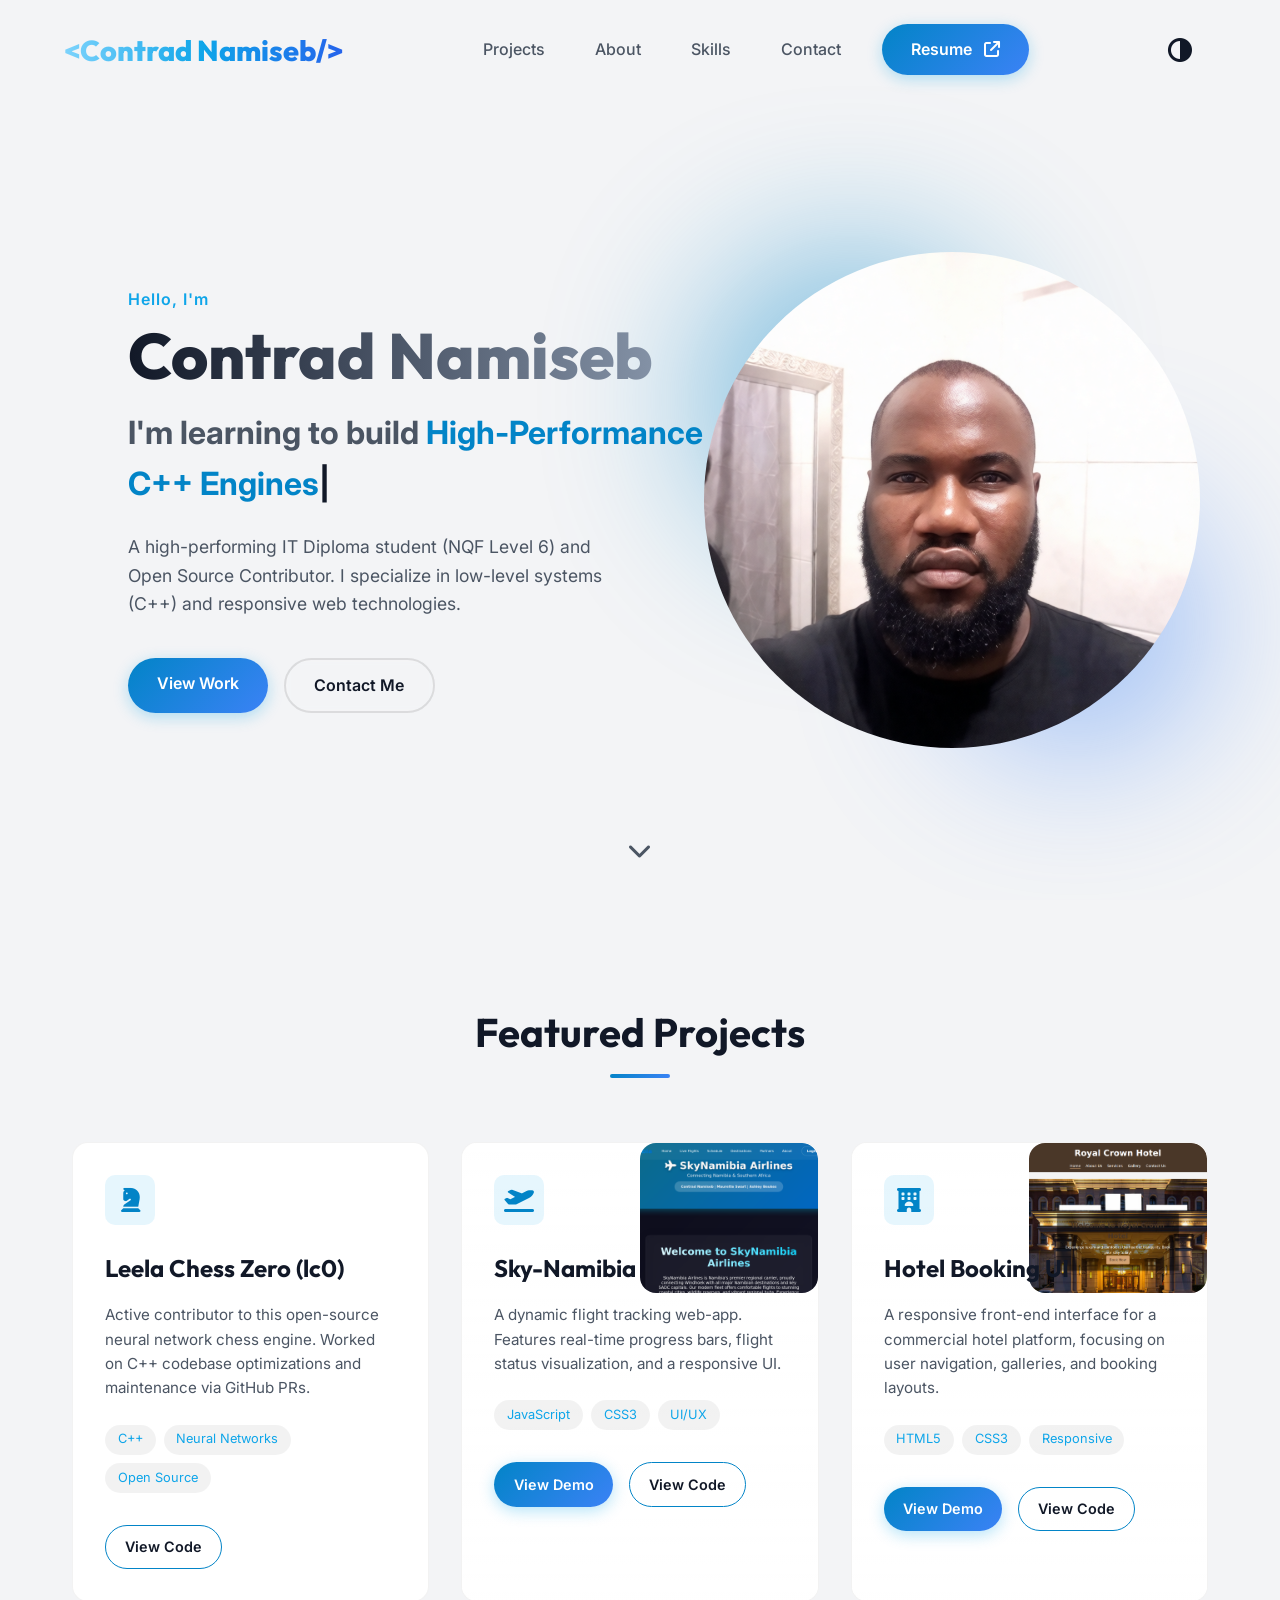
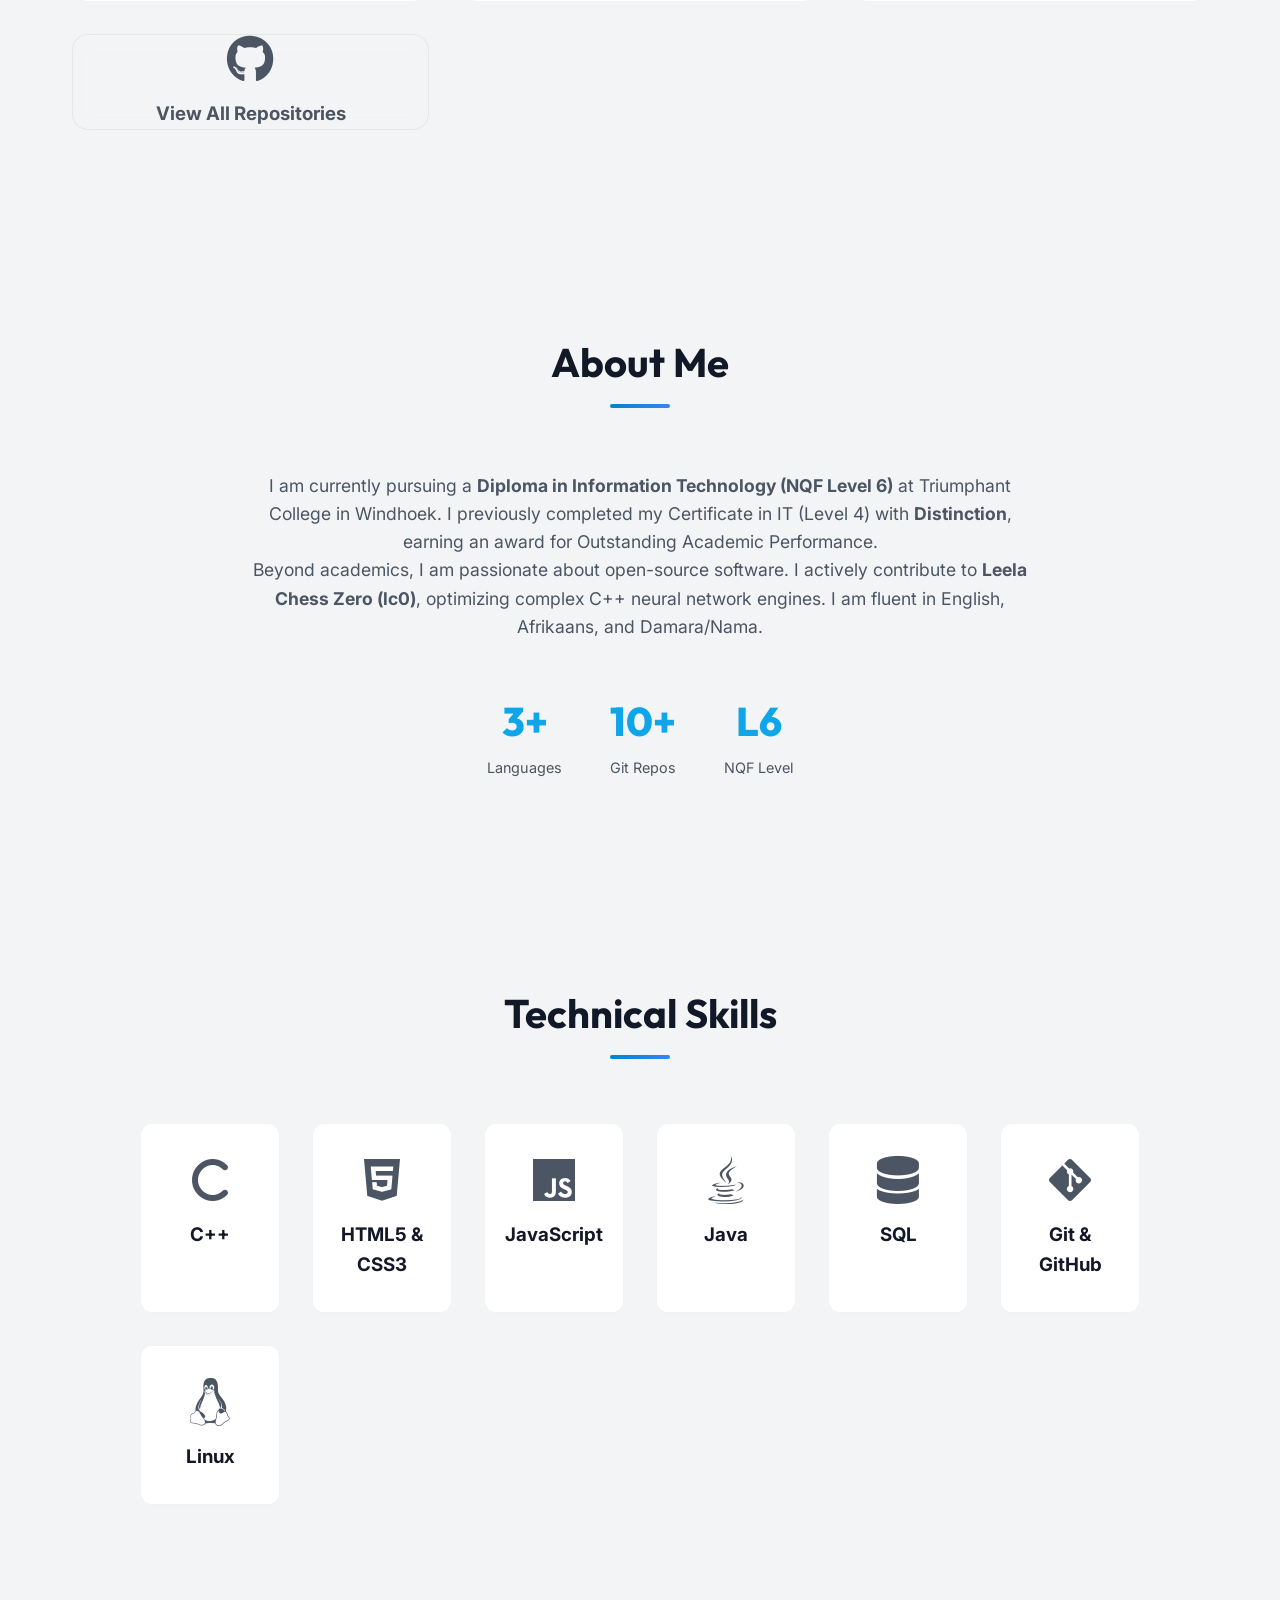
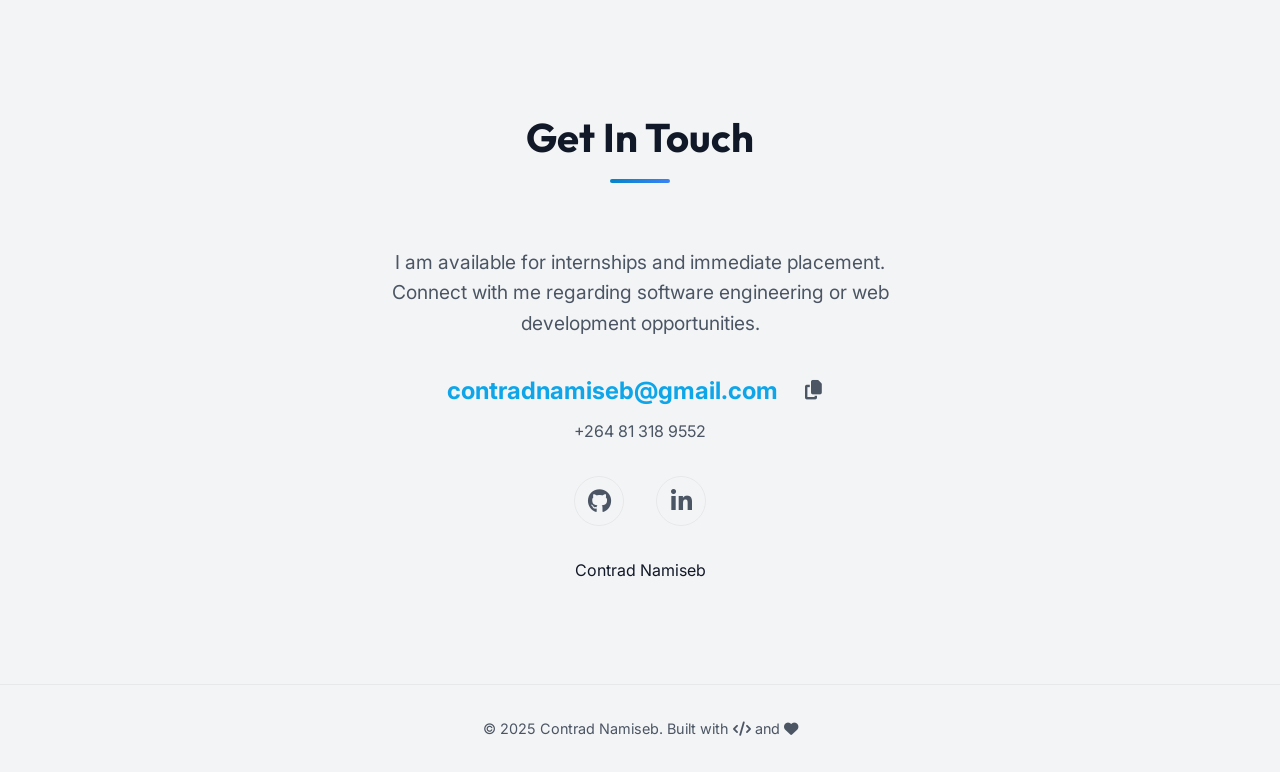
==== index.html @ 473712a5 "feat(ux): add external link icon to Resume and tooltips to icon buttons - Added `fa-arrow-up-right-f" ====
<!DOCTYPE html>
<html lang="en">

<head>
    <!-- Google tag (gtag.js) -->
    <script async src="https://www.googletagmanager.com/gtag/js?id=G-K5E7WXDVQN"></script>
    <script>
      window.dataLayer = window.dataLayer || [];
      function gtag(){dataLayer.push(arguments);}
      gtag('js', new Date());

      gtag('config', 'G-K5E7WXDVQN');
    </script>
    <meta charset="UTF-8">
    <meta name="viewport" content="width=device-width, initial-scale=1.0">
    <title>Contrad Namiseb | Software Engineer</title>
    <meta name="description"
        content="Portfolio of Contrad Namiseb, an IT Diploma student and Open Source Contributor specializing in C++, Java, and Web Technologies.">
    <link rel="icon" type="image/png" href="images/fav-icon.png">

    <link rel="preconnect" href="https://fonts.googleapis.com">
    <link rel="preconnect" href="https://fonts.gstatic.com" crossorigin>
    <link
        href="https://fonts.googleapis.com/css2?family=Inter:wght@300;400;600&family=Outfit:wght@500;700;800&display=swap"
        rel="stylesheet">

    <link rel="stylesheet" href="https://cdnjs.cloudflare.com/ajax/libs/font-awesome/6.4.0/css/all.min.css">

    <link rel="stylesheet" href="styles.css">
</head>

<body>
    <a href="#main-content" class="skip-link">Skip to main content</a>

    <nav class="navbar">
        <div class="logo">
            <a href="#">&lt;Contrad Namiseb/&gt;</a>
        </div>
        <ul id="nav-links" class="nav-links">
            <li><a href="#projects">Projects</a></li>
            <li><a href="#about">About</a></li>
            <li><a href="#skills">Skills</a></li>
            <li><a href="#contact">Contact</a></li>
            <li><a href="https://drive.google.com/file/d/1JpCaIjjZhl1eiZj5P_5RSKeEFHsPh8Wc/view?usp=drive_link"
                    target="_blank" rel="noopener noreferrer" class="btn-primary" aria-label="View Resume (opens in new tab)" title="View Resume (opens in new tab)">Resume <i class="fa-solid fa-arrow-up-right-from-square" aria-hidden="true" style="margin-left: 0.5rem;"></i></a></li>
        </ul>
        <button id="theme-toggle" class="theme-toggle" aria-label="Toggle Theme">
            <i class="fa-solid fa-circle-half-stroke"></i>
        </button>
        <button class="hamburger" aria-label="Toggle navigation menu" aria-expanded="false" aria-controls="nav-links">
            <span class="bar"></span>
            <span class="bar"></span>
            <span class="bar"></span>
        </button>
    </nav>

    <section id="hero" class="hero">
        <div class="hero-content fade-in">
            <p class="greeting">Hello, I'm</p>
            <h1 class="name">Contrad Namiseb</h1>
            <h2 class="title">I'm learning to build <span id="typewriter"></span></h2>
            <p class="bio">
                A high-performing IT Diploma student (NQF Level 6) and Open Source Contributor.
                I specialize in low-level systems (C++) and responsive web technologies.
            </p>
            <div class="hero-btns">
                <a href="#projects" class="btn-primary">View Work</a>
                <a href="#contact" class="btn-secondary">Contact Me</a>
            </div>
        </div>

        <div class="hero-visual fade-in">
            <div class="blob blob-1"></div>
            <div class="blob blob-2"></div>
            <div class="glass-card profile-card">
                <img src="images/1767095813.png" alt="Contrad Namiseb" class="profile-image">
            </div>
        </div>

        <div class="scroll-down">
            <a href="#about" aria-label="Scroll to About section" title="Scroll to About section"><i class="fa-solid fa-chevron-down"></i></a>
        </div>
    </section>

    <main id="main-content">
        <section id="projects" class="section">
            <div class="container">
                <div class="section-header fade-in">
                    <h2 class="section-title">Featured Projects</h2>
                    <span class="line"></span>
                </div>
                <div class="projects-grid">

                    <div class="project-card fade-in">
                        <div class="project-content">
                            <div class="project-icon"><i class="fa-solid fa-chess-knight"></i></div>
                            <h3 class="project-title">Leela Chess Zero (lc0)</h3>
                            <p class="project-desc">
                                Active contributor to this open-source neural network chess engine.
                                Worked on C++ codebase optimizations and maintenance via GitHub PRs.
                            </p>
                            <div class="project-tags">
                                <span>C++</span>
                                <span>Neural Networks</span>
                                <span>Open Source</span>
                            </div>
                            <div class="project-links">
                                <a href="https://github.com/ContradNamiseb/lc0" target="_blank" rel="noopener noreferrer" class="project-btn btn-code"
                                    aria-label="View Source Code for Leela Chess Zero (opens in new tab)">View Code</a>
                            </div>
                        </div>
                    </div>

                    <div class="project-card fade-in" id="project-sky-namibia">
                        <div class="project-content">
                            <div class="project-icon"><i class="fa-solid fa-plane-departure"></i></div>
                            <h3 class="project-title">Sky-Namibia</h3>
                            <p class="project-desc">
                                A dynamic flight tracking web-app. Features real-time progress bars,
                                flight status visualization, and a responsive UI.
                            </p>
                            <div class="project-tags">
                                <span>JavaScript</span>
                                <span>CSS3</span>
                                <span>UI/UX</span>
                            </div>
                            <div class="project-links">
                                <a href="https://skynamibia.vercel.app/" target="_blank" rel="noopener noreferrer" class="project-btn btn-demo" aria-label="View Sky-Namibia Live Demo (opens in new tab)">View Demo</a>
                                <a href="https://github.com/ContradNamiseb/Sky-Namibia" target="_blank" rel="noopener noreferrer" class="project-btn btn-code"
                                    aria-label="View Sky-Namibia Source Code (opens in new tab)">View Code</a>
                            </div>
                        </div>
                    </div>

                    <div class="project-card fade-in" id="project-hotel-ui">
                        <div class="project-content">
                            <div class="project-icon"><i class="fa-solid fa-hotel"></i></div>
                            <h3 class="project-title">Hotel Booking UI</h3>
                            <p class="project-desc">
                                A responsive front-end interface for a commercial hotel platform,
                                focusing on user navigation, galleries, and booking layouts.
                            </p>
                            <div class="project-tags">
                                <span>HTML5</span>
                                <span>CSS3</span>
                                <span>Responsive</span>
                            </div>
                            <div class="project-links">
                                <a href="https://hotel-website-new.vercel.app/" target="_blank" rel="noopener noreferrer" class="project-btn btn-demo" aria-label="View Hotel Booking UI Live Demo (opens in new tab)">View Demo</a>
                                <a href="https://github.com/ContradNamiseb/Hotel-website" target="_blank" rel="noopener noreferrer" class="project-btn btn-code"
                                    aria-label="View Hotel Booking UI Source Code (opens in new tab)">View Code</a>
                            </div>
                        </div>
                    </div>

                    <a href="https://github.com/ContradNamiseb?tab=repositories" target="_blank" rel="noopener noreferrer"
                        class="project-card view-all-card fade-in" aria-label="View All Repositories (opens in new tab)">
                        <i class="fa-brands fa-github"></i>
                        <h3>View All Repositories</h3>
                    </a>

                </div>
            </div>
        </section>

        <section id="about" class="section">
            <div class="container about-container">
                <div class="section-header fade-in">
                    <h2 class="section-title">About Me</h2>
                    <span class="line"></span>
                </div>
                <div class="about-text fade-in">
                    <p>
                        I am currently pursuing a <strong>Diploma in Information Technology (NQF Level 6)</strong> at
                        Triumphant College in Windhoek.
                        I previously completed my Certificate in IT (Level 4) with <strong>Distinction</strong>, earning
                        an award for Outstanding Academic Performance.
                    </p>
                    <p>
                        Beyond academics, I am passionate about open-source software. I actively contribute to
                        <strong>Leela Chess Zero (lc0)</strong>, optimizing complex C++ neural network engines.
                        I am fluent in English, Afrikaans, and Damara/Nama.
                    </p>
                    <div class="stats">
                        <div class="stat-item">
                            <span class="stat-number">3+</span>
                            <span class="stat-label">Languages</span>
                        </div>
                        <div class="stat-item">
                            <span class="stat-number">10+</span>
                            <span class="stat-label">Git Repos</span>
                        </div>
                        <div class="stat-item">
                            <span class="stat-number">L6</span>
                            <span class="stat-label">NQF Level</span>
                        </div>
                    </div>
                </div>
            </div>
        </section>

        <section id="skills" class="section">
            <div class="container">
                <div class="section-header fade-in">
                    <h2 class="section-title">Technical Skills</h2>
                    <span class="line"></span>
                </div>
                <div class="skills-grid">
                    <a href="https://github.com/ContradNamiseb/lc0" target="_blank" rel="noopener noreferrer" class="skill-card fade-in"
                        title="View C++ Projects" aria-label="View C++ Projects (opens in new tab)">
                        <i class="fa-solid fa-c"></i>
                        <h3>C++</h3>
                    </a>
                    <a href="https://github.com/ContradNamiseb/Hotel-website-new" target="_blank" rel="noopener noreferrer" class="skill-card fade-in"
                        title="View Web Projects" aria-label="View Web Projects (opens in new tab)">
                        <i class="fa-brands fa-html5"></i>
                        <h3>HTML5 & CSS3</h3>
                    </a>
                    <a href="https://github.com/ContradNamiseb/Sky-Namibia" target="_blank" rel="noopener noreferrer" class="skill-card fade-in"
                        title="View JS Projects" aria-label="View JavaScript Projects (opens in new tab)">
                        <i class="fa-brands fa-js"></i>
                        <h3>JavaScript</h3>
                    </a>

                    <div class="skill-card fade-in">
                        <i class="fa-brands fa-java"></i>
                        <h3>Java</h3>
                    </div>
                    <div class="skill-card fade-in">
                        <i class="fa-solid fa-database"></i>
                        <h3>SQL</h3>
                    </div>
                    <div class="skill-card fade-in">
                        <i class="fa-brands fa-git-alt"></i>
                        <h3>Git & GitHub</h3>
                    </div>
                    <div class="skill-card fade-in">
                        <i class="fa-brands fa-linux"></i>
                        <h3>Linux</h3>
                    </div>
                </div>
            </div>
        </section>

        <section id="contact" class="section">
            <div class="container contact-container">
                <div class="section-header fade-in">
                    <h2 class="section-title">Get In Touch</h2>
                    <span class="line"></span>
                </div>
                <div class="contact-content fade-in">
                    <p class="contact-text">
                        I am available for internships and immediate placement.
                        Connect with me regarding software engineering or web development opportunities.
                    </p>

                    <div class="email-wrapper">
                        <a href="mailto:contradnamiseb@gmail.com" class="email-link">contradnamiseb@gmail.com</a>
                        <button id="copy-email-btn" class="copy-btn" aria-label="Copy email address" title="Copy email address">
                            <i class="fa-solid fa-copy"></i>
                        </button>
                    </div>
                    <a href="tel:+264813189552" class="phone-number">+264 81 318 9552</a>

                    <div class="social-links">
                        <a href="https://github.com/ContradNamiseb?tab=repositories" target="_blank" rel="noopener noreferrer" title="GitHub" aria-label="GitHub Profile (opens in new tab)"><i
                                class="fa-brands fa-github"></i></a>
                        <a href="https://www.linkedin.com/in/contrad-namiseb-093686210/" target="_blank" rel="noopener noreferrer"
                            title="LinkedIn" aria-label="LinkedIn Profile (opens in new tab)"><i class="fa-brands fa-linkedin-in"></i></a>
                    </div>

                    <div class="badge-base LI-profile-badge" data-locale="en_US" data-size="medium" data-theme="dark"
                        data-type="HORIZONTAL" data-vanity="contrad-namiseb-093686210" data-version="v1">
                        <a class="badge-base__link LI-simple-link"
                            href="https://na.linkedin.com/in/contrad-namiseb-093686210?trk=profile-badge">Contrad
                            Namiseb</a>
                    </div>
                </div>
            </div>
        </section>
    </main>

    <footer class="footer">
        <p>&copy; 2025 Contrad Namiseb. Built with <i class="fa-solid fa-code"></i> and <i
                class="fa-solid fa-heart"></i></p>
    </footer>

    <button id="back-to-top" aria-label="Back to top" title="Back to top">
        <i class="fa-solid fa-arrow-up"></i>
    </button>

    <script src="scripts.js"></script>
</body>

</html>
---- styles.css ----
/* ----------------------------------------
   CORE VARIABLES & RESET
   ----------------------------------------
*/
:root {
    /* Colors */
    --bg-dark: #030712;
    --bg-surface: #111827;
    --text-primary: #f9fafb;
    --text-secondary: #9ca3af;
    --accent-primary: #0ea5e9;
    --accent-secondary: #3b82f6;
    --accent-cyan: #7dd3fc;

    /* Backgrounds & Borders (Dark Mode Default) */
    --nav-bg: rgba(3, 7, 18, 0.85);
    --nav-border: rgba(255, 255, 255, 0.05);
    --glass-bg: rgba(255, 255, 255, 0.03);
    --glass-border: rgba(255, 255, 255, 0.1);
    --card-bg: rgba(255, 255, 255, 0.03);
    --card-border: rgba(255, 255, 255, 0.05);
    --card-hover-bg: rgba(255, 255, 255, 0.08);
    --project-card-bg: rgba(17, 24, 39, 0.6);
    --project-card-border: rgba(255, 255, 255, 0.05);
    --btn-secondary-border: rgba(255, 255, 255, 0.1);
    --tag-bg: rgba(255, 255, 255, 0.05);
    --footer-border: rgba(255, 255, 255, 0.05);
    --mobile-nav-bg: rgba(3, 7, 18, 0.98);

    /* Project Overlays (Dark Mode) */
    --project-overlay-start: rgba(17, 24, 39, 0.5);
    --project-overlay-end: rgba(17, 24, 39, 0.7);
    --project-overlay-blur: 0px;
    --project-title-shadow: 0 2px 4px rgba(0, 0, 0, 0.5);
    --project-text-shadow: 0 1px 2px rgba(0, 0, 0, 0.5);

    /* Gradients */
    --gradient-main: linear-gradient(135deg, var(--accent-primary), var(--accent-secondary));
    --gradient-text: linear-gradient(to right, #7dd3fc, #0ea5e9, #2563eb);

    /* Fonts & Transitions */
    --font-heading: 'Outfit', sans-serif;
    --font-body: 'Inter', sans-serif;
    --transition-fast: 0.2s ease;
    --transition-medium: 0.3s ease-in-out;
}

[data-theme="light"] {
    --bg-dark: #f3f4f6;
    --bg-surface: #ffffff;
    --text-primary: #111827;
    --text-secondary: #4b5563;

    --nav-bg: rgba(255, 255, 255, 0.85);
    --nav-border: rgba(0, 0, 0, 0.05);

    --glass-bg: rgba(255, 255, 255, 0.6);
    --glass-border: rgba(0, 0, 0, 0.05);

    --card-bg: #ffffff;
    --card-border: rgba(0, 0, 0, 0.05);
    --card-hover-bg: #e5e7eb;

    --project-card-bg: #ffffff;
    --project-card-border: rgba(0, 0, 0, 0.05);

    --btn-secondary-border: rgba(0, 0, 0, 0.1);

    --tag-bg: rgba(0, 0, 0, 0.05);
    --footer-border: rgba(0, 0, 0, 0.05);
    --mobile-nav-bg: rgba(255, 255, 255, 0.98);

    /* Project Overlays (Light Mode) */
    --project-overlay-start: rgba(255, 255, 255, 0.85);
    --project-overlay-end: rgba(255, 255, 255, 0.95);
    --project-overlay-blur: 5px;
    --project-title-shadow: none;
    --project-text-shadow: none;

    /* Darker accents for better contrast on light bg */
    --accent-primary: #0284c7;
    /* Sky 600 */
    --accent-cyan: #0ea5e9;
    /* Sky 500 */
}

* {
    margin: 0;
    padding: 0;
    box-sizing: border-box;
}

html {
    scroll-behavior: smooth;
    scroll-padding-top: 5rem;
}

body {
    background-color: var(--bg-dark);
    color: var(--text-primary);
    font-family: var(--font-body);
    line-height: 1.6;
    overflow-x: hidden;
    transition: background-color 0.3s ease, color 0.3s ease;
}

a {
    text-decoration: none;
    color: inherit;
    transition: var(--transition-fast);
}

ul {
    list-style: none;
}

/* ----------------------------------------
   UTILITIES
   ----------------------------------------
*/
/* Accessibility */
button:focus-visible,
.btn-primary:focus-visible,
.btn-secondary:focus-visible,
.project-btn:focus-visible,
.social-links a:focus-visible,
.theme-toggle:focus-visible,
.view-all-card:focus-visible,
.logo a:focus-visible,
.scroll-down a:focus-visible,
a.skill-card:focus-visible {
    outline: 2px solid var(--accent-primary);
    outline-offset: 4px;
    transition: outline-offset 0.1s ease;
}

.skip-link {
    position: absolute;
    top: -100px;
    left: 0;
    background: var(--accent-primary);
    color: white;
    padding: 0.5rem 1rem;
    z-index: 2000;
    text-decoration: none;
    font-weight: 600;
    transition: top var(--transition-fast);
    border-radius: 0 0 10px 0;
}

.skip-link:focus {
    top: 0;
}

.container {
    max-width: 1200px;
    margin: 0 auto;
    padding: 0 2rem;
}

.skip-link {
    position: absolute;
    top: -100px;
    left: 0;
    background: var(--accent-primary);
    color: white;
    padding: 0.5rem 1rem;
    z-index: 2000;
    text-decoration: none;
    font-weight: 600;
    transition: top var(--transition-fast);
    border-radius: 0 0 10px 0;
}

.skip-link:focus {
    top: 0;
}

.btn-primary {
    display: inline-block;
    padding: 0.8rem 1.8rem;
    background: var(--gradient-main);
    color: white;
    font-weight: 600;
    border-radius: 50px;
    box-shadow: 0 4px 15px rgba(14, 165, 233, 0.3);
    transition: var(--transition-medium);
}

.btn-primary:hover {
    transform: translateY(-2px);
    box-shadow: 0 10px 25px rgba(14, 165, 233, 0.5);
}

.btn-secondary {
    display: inline-block;
    padding: 0.8rem 1.8rem;
    border: 2px solid var(--btn-secondary-border);
    color: var(--text-primary);
    font-weight: 600;
    border-radius: 50px;
    margin-left: 1rem;
    backdrop-filter: blur(5px);
    transition: var(--transition-medium);
}

.btn-secondary:hover {
    border-color: var(--accent-primary);
    background: rgba(14, 165, 233, 0.1);
}

/* ----------------------------------------
   NAVIGATION
   ----------------------------------------
*/
.navbar {
    position: fixed;
    top: 0;
    left: 0;
    width: 100%;
    padding: 1.5rem 5%;
    display: flex;
    justify-content: space-between;
    align-items: center;
    z-index: 1000;
    transition: var(--transition-medium);
}

.navbar.scrolled {
    padding: 1rem 5%;
    background: var(--nav-bg);
    backdrop-filter: blur(12px);
    border-bottom: 1px solid var(--nav-border);
}

.logo a {
    font-family: var(--font-heading);
    font-size: 1.8rem;
    font-weight: 800;
    background: var(--gradient-text);
    -webkit-background-clip: text;
    background-clip: text;
    color: transparent;
}

.theme-toggle {
    background: none;
    border: none;
    color: var(--text-primary);
    font-size: 1.5rem;
    cursor: pointer;
    transition: var(--transition-fast);
    padding: 0.5rem;
    margin-right: 1rem;

    /* Ensure the icon center-aligns for rotation */
    display: flex;
    align-items: center;
    justify-content: center;
}

.theme-toggle i {
    /* Smooth rotation transition */
    transition: transform 0.4s cubic-bezier(0.4, 0, 0.2, 1);
}

.theme-toggle:hover,
.theme-toggle:focus-visible {
    color: var(--accent-primary);
    transform: scale(1.1);
}

.nav-links {
    display: flex;
    align-items: center;
    gap: 2rem;
}

.nav-links a:not(.btn-primary) {
    font-weight: 500;
    color: var(--text-secondary);
    display: inline-block;
    padding: 0.5rem 0.5rem;
    border: 1px solid transparent;
    border-radius: 100px;
    transition: var(--transition-medium);
}

.nav-links a:not(.btn-primary):hover,
.nav-links a:not(.btn-primary):focus-visible,
.nav-links a:not(.btn-primary).active {
    color: var(--text-primary);
    background: var(--gradient-main);
    border-color: var(--accent-primary);
    box-shadow: 0 10px 25px rgba(14, 165, 233, 0.5);
    outline: none;
}

.hamburger {
    display: none;
    cursor: pointer;
    flex-direction: column;
    gap: 6px;
    background: transparent;
    border: none;
    padding: 0;
}

.bar {
    display: block;
    width: 25px;
    height: 3px;
    background-color: var(--text-primary);
    transition: 0.3s;
}

/* ----------------------------------------
   HERO SECTION
   ----------------------------------------
*/
.hero {
    min-height: 100vh;
    display: flex;
    align-items: center;
    justify-content: space-between;
    padding: 100px 10% 0;
    position: relative;
    overflow: hidden;
}

.hero-content {
    max-width: 600px;
    z-index: 2;
}

.greeting {
    color: var(--accent-cyan);
    font-weight: 600;
    letter-spacing: 1px;
    margin-bottom: 0.5rem;
}

.name {
    font-family: var(--font-heading);
    font-size: 4rem;
    font-weight: 800;
    line-height: 1.1;
    margin-bottom: 1rem;
    background: linear-gradient(to right, var(--text-primary), #94a3b8);
    -webkit-background-clip: text;
    background-clip: text;
    color: transparent;
}

.title {
    font-size: 2rem;
    color: var(--text-secondary);
    margin-bottom: 1.5rem;
}

#typewriter {
    color: var(--accent-primary);
    position: relative;
}

#typewriter::after {
    content: '|';
    animation: blink 1s infinite;
    color: var(--text-primary);
}

@keyframes blink {

    0%,
    100% {
        opacity: 1;
    }

    50% {
        opacity: 0;
    }
}

.bio {
    font-size: 1.1rem;
    color: var(--text-secondary);
    margin-bottom: 2.5rem;
    max-width: 500px;
}

.hero-btns {
    display: flex;
    flex-wrap: wrap;
    gap: 1rem;
}

.hero-btns .btn-secondary {
    margin-left: 0;
}

/* Visuals */
.hero-visual {
    position: relative;
    width: 400px;
    height: 400px;
    z-index: 1;
}

.blob {
    position: absolute;
    border-radius: 50%;
    filter: blur(80px);
    opacity: 0.5;
    animation: float 10s infinite alternate;
}

.blob-1 {
    width: 300px;
    height: 300px;
    background: var(--accent-primary);
    top: -50px;
    left: -50px;
}

.blob-2 {
    width: 250px;
    height: 250px;
    background: var(--accent-secondary);
    bottom: -50px;
    right: -50px;
    animation-delay: -5s;
}

.glass-card {
    position: absolute;
    top: 50%;
    left: 50%;
    transform: translate(-50%, -50%);
    background: var(--glass-bg);
    backdrop-filter: blur(16px);
    border: 1px solid var(--glass-border);
    padding: 2rem;
    border-radius: 20px;
    display: flex;
    flex-direction: column;
    align-items: center;
    gap: 1rem;
    box-shadow: 0 8px 32px 0 rgba(0, 0, 0, 0.3);
    width: 180px;
    height: 180px;
    z-index: 10;
}

.glass-card i {
    font-size: 3rem;
    background: var(--gradient-main);
    -webkit-background-clip: text;
    background-clip: text;
    color: transparent;
}

.glass-card span {
    font-weight: 600;
    font-family: var(--font-heading);
}

/* Profile Card */
.glass-card.profile-card {
    width: 500px;
    height: 500px;
    padding: 0;
    /* Changed overflow to visible so the hover shadow isn't cut off */
    overflow: visible;
    background: transparent;
    backdrop-filter: none;
    border: none;
    box-shadow: none;
    animation: none;
}

.profile-image {
    width: 100%;
    height: 100%;
    object-fit: cover;
    /* This creates the circle */
    border-radius: 50%;
    transition: var(--transition-medium);
    /* Optional: ensures no image corners peek out */
    border: 2px solid transparent;
}

.profile-image:hover {
    /* Adjusted shadow to glow uniformly around the circle */
    box-shadow: 0 0 15px 5px var(--accent-primary), 0 0 30px rgba(14, 165, 233, 0.4);
    transform: scale(1.02);
}

@keyframes float {
    0% {
        transform: translate(0, 0);
    }

    100% {
        transform: translate(30px, 50px);
    }
}

.scroll-down {
    position: absolute;
    bottom: 30px;
    left: 50%;
    transform: translateX(-50%);
    animation: bounce 2s infinite;
}

.scroll-down a {
    color: var(--text-secondary);
    font-size: 1.5rem;
}

@keyframes bounce {

    0%,
    20%,
    50%,
    80%,
    100% {
        transform: translateY(0) translateX(-50%);
    }

    40% {
        transform: translateY(-10px) translateX(-50%);
    }

    60% {
        transform: translateY(-5px) translateX(-50%);
    }
}

/* ----------------------------------------
   SECTIONS & UTILITIES
   ----------------------------------------
*/
.section {
    padding: 100px 0;
    position: relative;
}

.section-header {
    margin-bottom: 4rem;
    text-align: center;
}

.section-title {
    font-size: 2.5rem;
    font-family: var(--font-heading);
    font-weight: 700;
    color: var(--text-primary);
}

.line {
    display: block;
    width: 60px;
    height: 4px;
    background: var(--gradient-main);
    margin: 10px auto 0;
    border-radius: 2px;
}

/* About */
.about-container {
    display: flex;
    flex-direction: column;
    align-items: center;
}

.about-text {
    max-width: 800px;
    text-align: center;
    color: var(--text-secondary);
    font-size: 1.1rem;
}

.stats {
    display: flex;
    justify-content: center;
    gap: 3rem;
    margin-top: 3rem;
}

.stat-item {
    text-align: center;
}

.stat-number {
    display: block;
    font-size: 2.5rem;
    font-weight: 800;
    color: var(--accent-cyan);
    font-family: var(--font-heading);
}

.stat-label {
    font-size: 0.9rem;
    color: var(--text-secondary);
}

/* Skills */
.skills-grid {
    display: grid;
    grid-template-columns: repeat(auto-fit, minmax(130px, 1fr));
    gap: 2rem;
    max-width: 1000px;
    margin: 0 auto;
}

.skill-card {
    background: var(--card-bg);
    border: 1px solid var(--card-border);
    padding: 2rem 1rem;
    border-radius: 12px;
    text-align: center;
    transition: var(--transition-medium);
    display: block;
    /* Ensures anchor tags behave like blocks */
    cursor: default;
    /* Default for non-linked items */
}

/* Only make linked cards clickable */
a.skill-card {
    cursor: pointer;
}

a.skill-card:hover,
a.skill-card:focus-visible {
    border-color: var(--accent-primary);
}

a.skill-card:hover,
a.skill-card:focus-visible {
    background: var(--card-hover-bg);
    transform: translateY(-5px);
}

.skill-card i {
    font-size: 3rem;
    margin-bottom: 1rem;
    color: var(--text-secondary);
    transition: var(--transition-fast);
}

a.skill-card:hover i,
a.skill-card:focus-visible i {
    color: var(--accent-primary);
    transform: scale(1.1);
}

/* Projects */
.projects-grid {
    display: grid;
    grid-template-columns: repeat(auto-fit, minmax(300px, 1fr));
    gap: 2rem;
}

.project-card {
    background: var(--project-card-bg);
    border-radius: 16px;
    overflow: hidden;
    border: 1px solid var(--project-card-border);
    transition: var(--transition-medium);
    backdrop-filter: blur(10px);
}

@media (hover: hover) {
    .project-card:hover {
        transform: translateY(-10px);
        border-color: rgba(14, 165, 233, 0.3);
        box-shadow: 0 10px 40px -10px rgba(0, 0, 0, 0.5);
    }
}

.project-card:focus-within {
    transform: translateY(-10px) !important;
    border-color: rgba(14, 165, 233, 0.3);
    box-shadow: 0 10px 40px -10px rgba(0, 0, 0, 0.5);
}

@media (hover: none) {
    .project-card.active {
        transform: translateY(-10px);
        border-color: rgba(14, 165, 233, 0.3);
        box-shadow: 0 10px 40px -10px rgba(0, 0, 0, 0.5);
    }
}

.project-content {
    padding: 2rem;
}

.project-icon {
    width: 50px;
    height: 50px;
    background: rgba(14, 165, 233, 0.1);
    border-radius: 10px;
    display: flex;
    align-items: center;
    justify-content: center;
    margin-bottom: 1.5rem;
    color: var(--accent-primary);
    font-size: 1.5rem;
}

.project-title {
    font-family: var(--font-heading);
    font-size: 1.5rem;
    margin-bottom: 1rem;
    color: var(--text-primary);
}

.project-desc {
    color: var(--text-secondary);
    margin-bottom: 1.5rem;
    font-size: 0.95rem;
}

.project-tags {
    display: flex;
    flex-wrap: wrap;
    gap: 0.5rem;
    margin-bottom: 2rem;
}

.project-tags span {
    font-size: 0.8rem;
    padding: 0.3rem 0.8rem;
    background: var(--tag-bg);
    border-radius: 20px;
    color: var(--accent-cyan);
}

.project-links {
    display: flex;
    gap: 1rem;
    margin-top: 1rem;
    flex-wrap: wrap;
}

.project-btn {
    display: inline-flex;
    align-items: center;
    justify-content: center;
    padding: 0.6rem 1.2rem;
    border-radius: 50px;
    font-weight: 600;
    font-size: 0.9rem;
    text-decoration: none;
    transition: var(--transition-fast);
    min-height: 44px;
}

.btn-demo {
    background: var(--gradient-main);
    color: white;
    box-shadow: 0 4px 15px rgba(14, 165, 233, 0.3);
}

.btn-demo:hover {
    transform: translateY(-2px);
    box-shadow: 0 8px 20px rgba(14, 165, 233, 0.4);
    color: white;
}

.btn-code {
    border: 1px solid var(--accent-primary);
    color: var(--text-primary);
    background: transparent;
}

.btn-code:hover {
    background: rgba(14, 165, 233, 0.1);
    transform: translateY(-2px);
    color: var(--text-primary);
}

.view-all-card {
    display: flex;
    flex-direction: column;
    align-items: center;
    justify-content: center;
    text-align: center;
    color: var(--text-secondary);
    background: rgba(255, 255, 255, 0.02);
}

.view-all-card i {
    font-size: 3rem;
    margin-bottom: 1rem;
}

.view-all-card:hover,
.view-all-card:focus-visible {
    color: var(--accent-primary);
}

/* Contact & Footer */
.contact-container {
    text-align: center;
    max-width: 600px;
}

.contact-text {
    font-size: 1.2rem;
    color: var(--text-secondary);
    margin-bottom: 2rem;
}

.email-wrapper {
    display: flex;
    align-items: center;
    justify-content: center;
    gap: 1rem;
    margin-bottom: 0.5rem;
}

.email-link {
    display: inline-block;
    font-size: 1.5rem;
    font-weight: 700;
    color: var(--accent-cyan);
}

.copy-btn {
    background: none;
    border: none;
    color: var(--text-secondary);
    font-size: 1.2rem;
    cursor: pointer;
    transition: var(--transition-fast);
    padding: 0.5rem;
    border-radius: 50%;
    display: flex;
    align-items: center;
    justify-content: center;
    width: 40px;
    height: 40px;
}

.copy-btn:hover {
    color: var(--accent-primary);
    background: var(--card-hover-bg);
    transform: translateY(-2px);
}

.copy-btn:focus-visible {
    outline: 2px solid var(--accent-primary);
    outline-offset: 4px;
}

.phone-number {
    display: inline-block;
    color: var(--text-secondary);
    margin-bottom: 2rem;
}

.phone-number:hover {
    color: var(--accent-primary);
}

.social-links {
    display: flex;
    justify-content: center;
    gap: 2rem;
}

.social-links a {
    font-size: 1.5rem;
    color: var(--text-secondary);
    border: 1px solid var(--glass-border);
    width: 50px;
    height: 50px;
    display: flex;
    align-items: center;
    justify-content: center;
    border-radius: 50%;
    transition: var(--transition-medium);
}

.social-links a:hover,
.social-links a:focus-visible {
    color: white;
    background: var(--accent-primary);
    border-color: var(--accent-primary);
    transform: translateY(-3px);
}

/* LinkedIn Badge */
.LI-profile-badge {
    display: flex;
    justify-content: center;
    margin-top: 2rem;
}

.footer {
    padding: 2rem;
    text-align: center;
    color: var(--text-secondary);
    font-size: 0.9rem;
    border-top: 1px solid var(--footer-border);
}

/* Animations */
.fade-in {
    opacity: 0;
    transform: translateY(30px);
    transition: opacity 0.6s ease-out, transform 0.6s ease-out;
}

.fade-in.visible {
    opacity: 1;
    transform: translateY(0);
}

/* ----------------------------------------
   BACK TO TOP BUTTON
   ----------------------------------------
*/
#back-to-top {
    position: fixed;
    bottom: 30px;
    right: 30px;
    background: var(--accent-primary);
    color: white;
    width: 50px;
    height: 50px;
    border-radius: 50%;
    border: none;
    cursor: pointer;
    display: flex;
    align-items: center;
    justify-content: center;
    font-size: 1.2rem;
    box-shadow: 0 4px 15px rgba(0, 0, 0, 0.3);
    opacity: 0;
    pointer-events: none;
    transform: translateY(20px);
    transition: var(--transition-medium);
    z-index: 999;
}

#back-to-top.visible {
    opacity: 1;
    pointer-events: all;
    transform: translateY(0);
}

#back-to-top:hover {
    background: var(--accent-secondary);
    transform: translateY(-5px);
    box-shadow: 0 6px 20px rgba(0, 0, 0, 0.4);
}

#back-to-top:focus-visible {
    outline: 2px solid var(--accent-primary);
    outline-offset: 4px;
}

/* Mobile */
@media (max-width: 768px) {
    .hero {
        flex-direction: column;
        text-align: center;
        padding-top: 120px;
    }

    .hero-content {
        margin-bottom: 3rem;
    }

    .name {
        font-size: 3rem;
    }

    .hero-visual {
        width: 300px;
        height: 300px;
    }

    .glass-card.profile-card {
        width: 280px;
        height: 280px;
        margin: 0 auto;
        /* Centers the circle on Ubuntu/Linux mobile views */
    }

    .hero-btns {
        justify-content: center;
    }

    .btn-secondary {
        margin-left: 0;
    }

    .hamburger {
        display: flex;
    }

    .nav-links {
        position: fixed;
        top: 0;
        right: -100%;
        width: 70%;
        height: 100vh;
        background: var(--mobile-nav-bg);
        flex-direction: column;
        justify-content: center;
        transition: right 0.3s ease, visibility 0s linear 0.3s;
        box-shadow: -5px 0 15px rgba(0, 0, 0, 0.5);
        visibility: hidden;
    }

    .nav-links.active {
        right: 0;
        visibility: visible;
        transition: right 0.3s ease, visibility 0s linear 0s;
    }

    .hamburger.active .bar:nth-child(1) {
        transform: translateY(9px) rotate(45deg);
    }

    .hamburger.active .bar:nth-child(2) {
        opacity: 0;
    }

    .hamburger.active .bar:nth-child(3) {
        transform: translateY(-9px) rotate(-45deg);
    }
}
/* ----------------------------------------
   ACCESSIBILITY: REDUCED MOTION
   ----------------------------------------
*/
@media (prefers-reduced-motion: reduce) {
    *,
    *::before,
    *::after {
        animation-duration: 0.01ms !important;
        animation-iteration-count: 1 !important;
        transition-duration: 0.01ms !important;
        scroll-behavior: auto !important;
    }

    /* Force smooth scroll off on html */
    html {
        scroll-behavior: auto !important;
    }

    .fade-in {
        opacity: 1 !important;
        transform: none !important;
        transition: none !important;
    }

    .blob,
    .scroll-down,
    #typewriter::after {
        animation: none !important;
    }

    .theme-toggle i {
        transition: none !important;
        transform: none !important;
    }
}

/* ----------------------------------------
   PROJECT CARD BACKGROUNDS
   ----------------------------------------
*/
#project-sky-namibia,
#project-hotel-ui {
    position: relative;
    z-index: 1;
    overflow: hidden;
}

/* Pseudo-element for the blurred image background */
#project-sky-namibia::before,
#project-hotel-ui::before {
    content: '';
    position: absolute;
    top: 0;
    left: auto;
    right: 0;
    width: 50%;
    height: 150px;
    background-size: cover;
    background-position: top center;
    z-index: -1;
    transition: filter 0.3s ease;
    border-radius: 16px;
}

#project-sky-namibia::before {
    background-image: url('images/skynamibia.png');
}

#project-hotel-ui::before {
    background-image: url('images/hotel-website.png');
}

/* Pseudo-element for the gradient overlay and blur */
#project-sky-namibia::after,
#project-hotel-ui::after {
    content: '';
    position: absolute;
    top: 0;
    left: 0;
    width: 100%;
    height: 100%;
    background: linear-gradient(var(--project-overlay-start), var(--project-overlay-end));
    backdrop-filter: blur(var(--project-overlay-blur));
    -webkit-backdrop-filter: blur(var(--project-overlay-blur));
    z-index: -2;
}

/* Text shadows for readability on dark mode overlay */
#project-sky-namibia .project-title,
#project-hotel-ui .project-title {
    text-shadow: var(--project-title-shadow);
}

#project-sky-namibia .project-desc,
#project-hotel-ui .project-desc {
    text-shadow: var(--project-text-shadow);
}

/* ----------------------------------------
   PRINT STYLES
   ----------------------------------------
*/
@media print {
    /* Hide non-essential elements */
    .navbar,
    .hamburger,
    .theme-toggle,
    .scroll-down,
    #back-to-top,
    .blob,
    .skip-link,
    .project-links,
    .social-links,
    .copy-btn,
    .hero-btns {
        display: none !important;
    }

    /* Reset Layout & Colors */
    body {
        background-color: white !important;
        color: black !important;
    }

    * {
        color: black !important;
        box-shadow: none !important;
        text-shadow: none !important;
    }

    .hero,
    .section {
        min-height: auto !important;
        padding: 1rem 0 !important;
        display: block !important;
    }

    .container {
        width: 100% !important;
        max-width: none !important;
        padding: 0 !important;
    }

    /* Cards */
    .project-card,
    .skill-card {
        background: transparent !important;
        border: 1px solid #ccc !important;
        break-inside: avoid;
        margin-bottom: 1.5rem;
    }

    /* Project Card Background Images */
    #project-sky-namibia::before,
    #project-hotel-ui::before,
    #project-sky-namibia::after,
    #project-hotel-ui::after {
        display: none !important;
    }

    /* Profile Image Cleanup */
    .hero-visual {
        width: 200px !important;
        height: 200px !important;
        margin: 0 auto 2rem;
    }

    .glass-card.profile-card {
        width: 100% !important;
        height: 100% !important;
        background: none !important;
        border: none !important;
        position: static !important;
        transform: none !important;
    }

    .profile-image {
        box-shadow: none !important;
        border: 1px solid #ddd !important;
    }

    /* Text Adjustments */
    .name {
        font-size: 2.5rem !important;
        background: none !important;
        -webkit-text-fill-color: black !important;
    }

    a {
        text-decoration: underline;
    }

    /* Ensure Contact Info is visible/clean */
    .email-link,
    .phone-number {
        display: block;
        margin-bottom: 0.5rem;
    }

    /* Remove Fades */
    .fade-in {
        opacity: 1 !important;
        transform: none !important;
        transition: none !important;
    }

    #typewriter::after {
        display: none !important;
    }
}
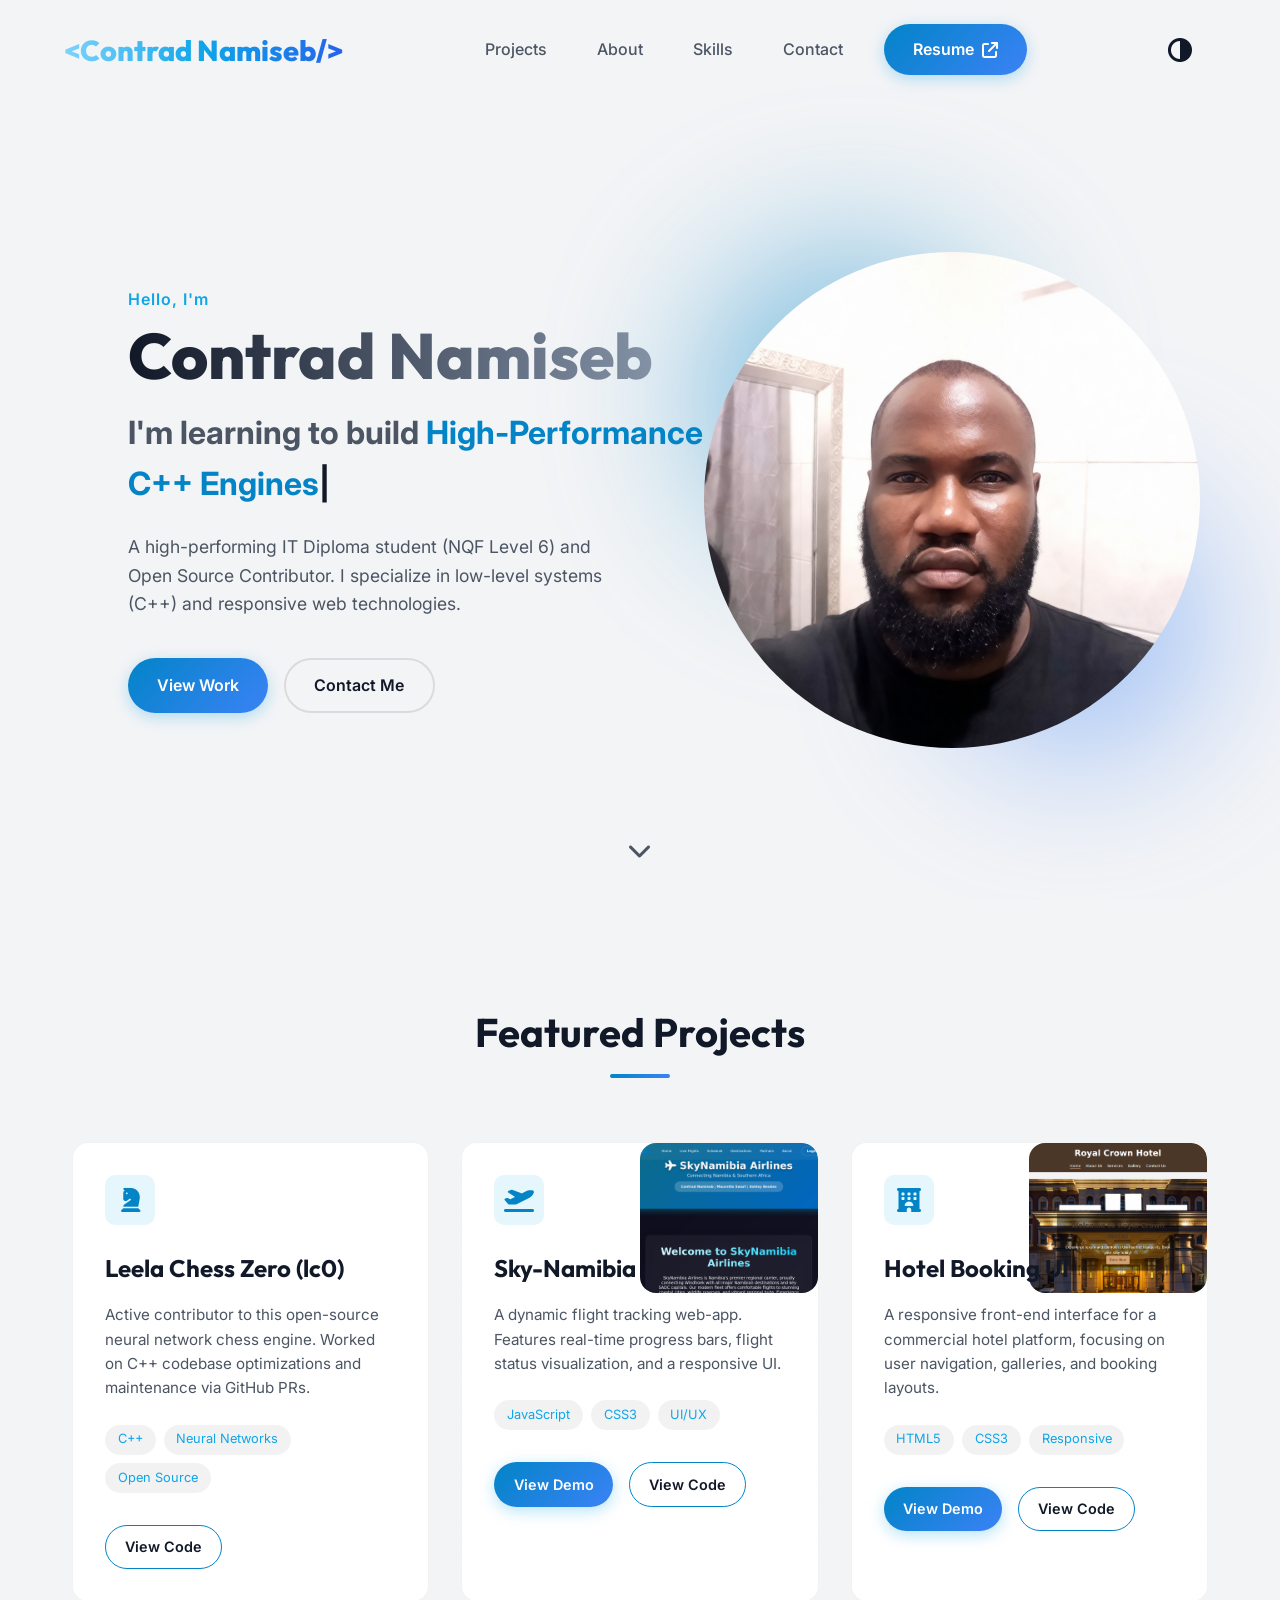
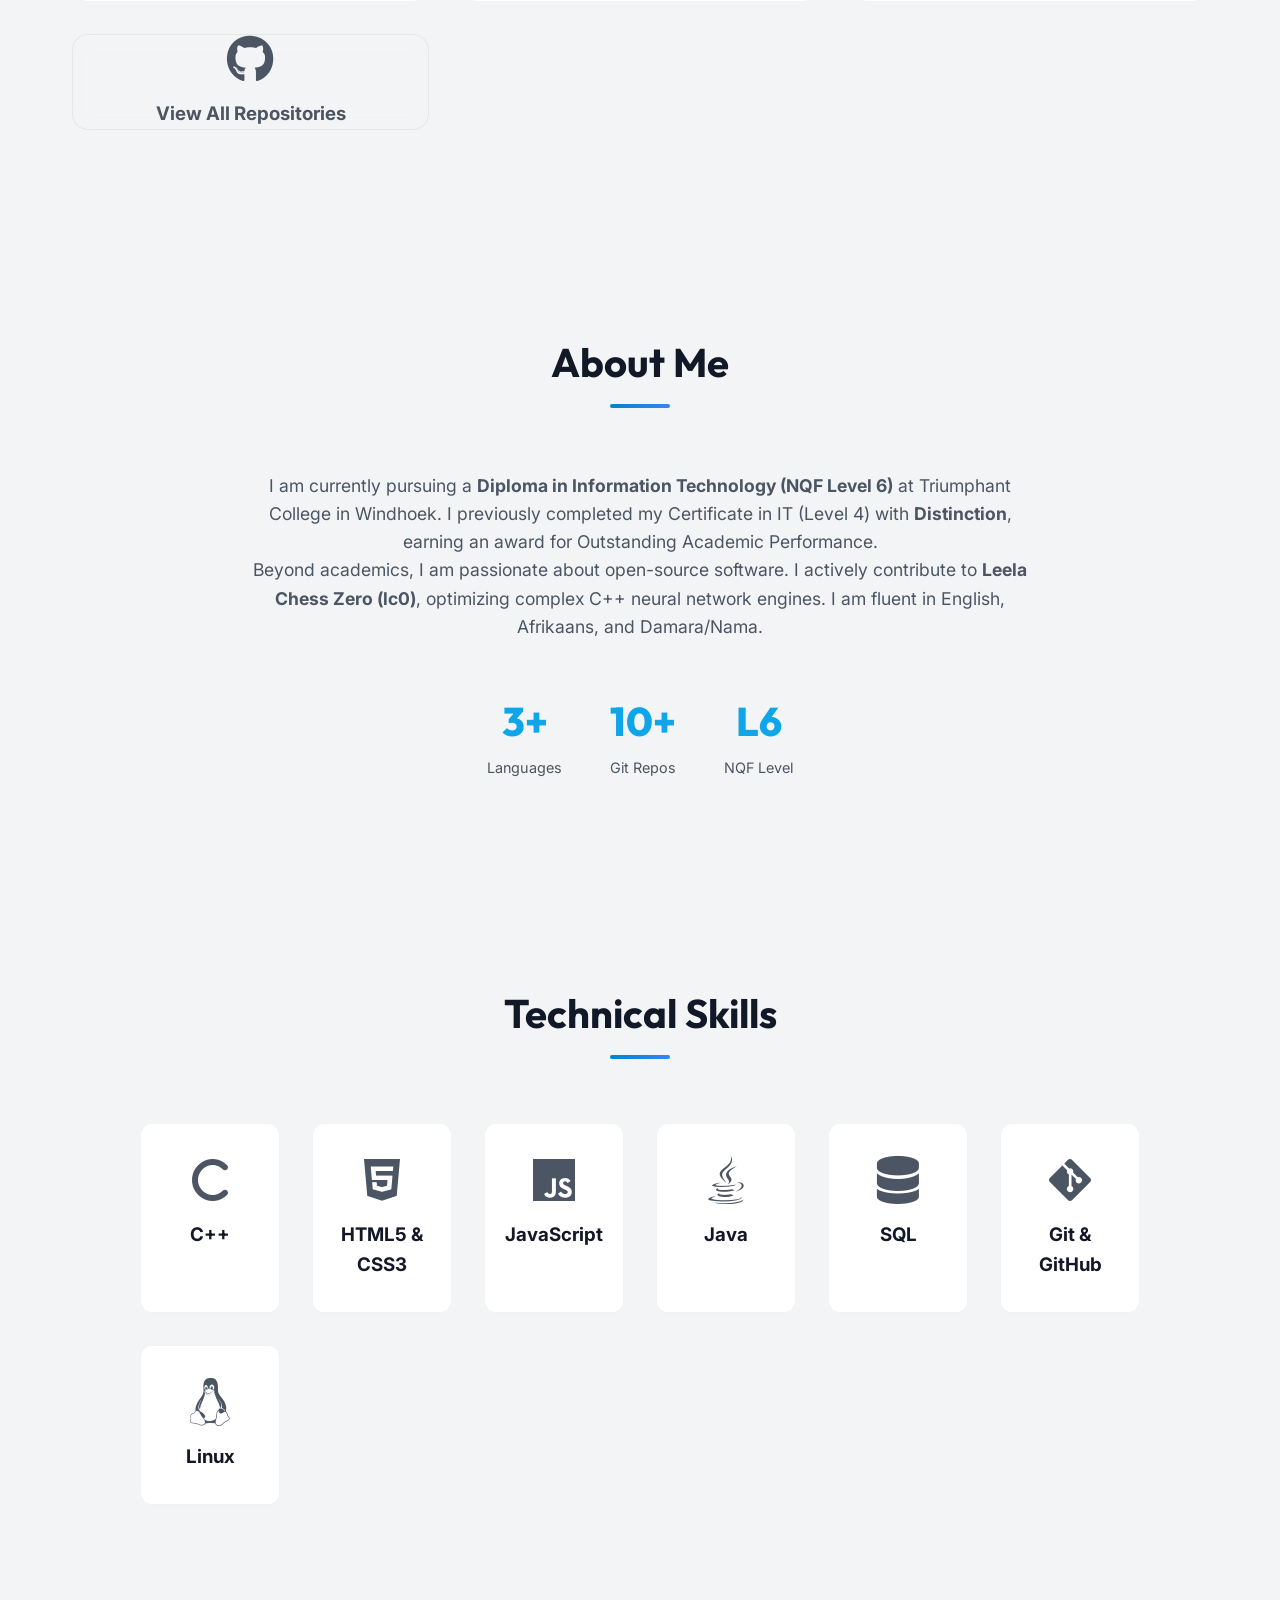
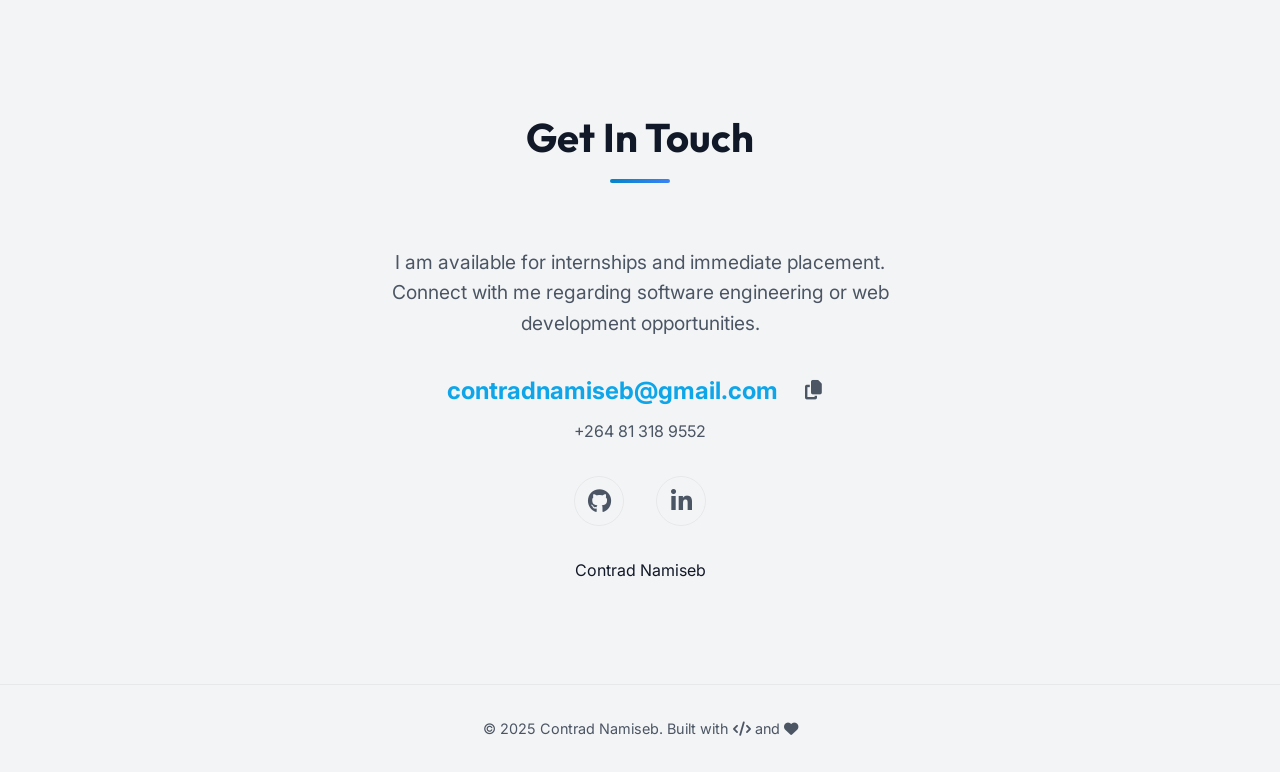
==== commit fff7c6a7: "feat: enhance Resume button with external link icon and tooltip Co-authored-by: ContradNamiseb <2032" ====
--- a/index.html
+++ b/index.html
@@ -42,7 +42,7 @@
             <li><a href="#skills">Skills</a></li>
             <li><a href="#contact">Contact</a></li>
             <li><a href="https://drive.google.com/file/d/1JpCaIjjZhl1eiZj5P_5RSKeEFHsPh8Wc/view?usp=drive_link"
-                    target="_blank" rel="noopener noreferrer" class="btn-primary" aria-label="View Resume (opens in new tab)" title="View Resume (opens in new tab)">Resume <i class="fa-solid fa-arrow-up-right-from-square" aria-hidden="true" style="margin-left: 0.5rem;"></i></a></li>
+                    target="_blank" rel="noopener noreferrer" class="btn-primary" aria-label="View Resume (opens in new tab)" title="View Resume (opens in new tab)">Resume <i class="fa-solid fa-arrow-up-right-from-square"></i></a></li>
         </ul>
         <button id="theme-toggle" class="theme-toggle" aria-label="Toggle Theme">
             <i class="fa-solid fa-circle-half-stroke"></i>
@@ -78,7 +78,7 @@
         </div>
 
         <div class="scroll-down">
-            <a href="#about" aria-label="Scroll to About section" title="Scroll to About section"><i class="fa-solid fa-chevron-down"></i></a>
+            <a href="#about" aria-label="Scroll to About section"><i class="fa-solid fa-chevron-down"></i></a>
         </div>
     </section>
 
@@ -256,7 +256,7 @@
 
                     <div class="email-wrapper">
                         <a href="mailto:contradnamiseb@gmail.com" class="email-link">contradnamiseb@gmail.com</a>
-                        <button id="copy-email-btn" class="copy-btn" aria-label="Copy email address" title="Copy email address">
+                        <button id="copy-email-btn" class="copy-btn" aria-label="Copy email address">
                             <i class="fa-solid fa-copy"></i>
                         </button>
                     </div>
@@ -285,7 +285,7 @@
                 class="fa-solid fa-heart"></i></p>
     </footer>
 
-    <button id="back-to-top" aria-label="Back to top" title="Back to top">
+    <button id="back-to-top" aria-label="Back to top">
         <i class="fa-solid fa-arrow-up"></i>
     </button>
 
--- a/styles.css
+++ b/styles.css
@@ -177,7 +177,9 @@
 }
 
 .btn-primary {
-    display: inline-block;
+    display: inline-flex;
+    align-items: center;
+    gap: 0.5rem;
     padding: 0.8rem 1.8rem;
     background: var(--gradient-main);
     color: white;
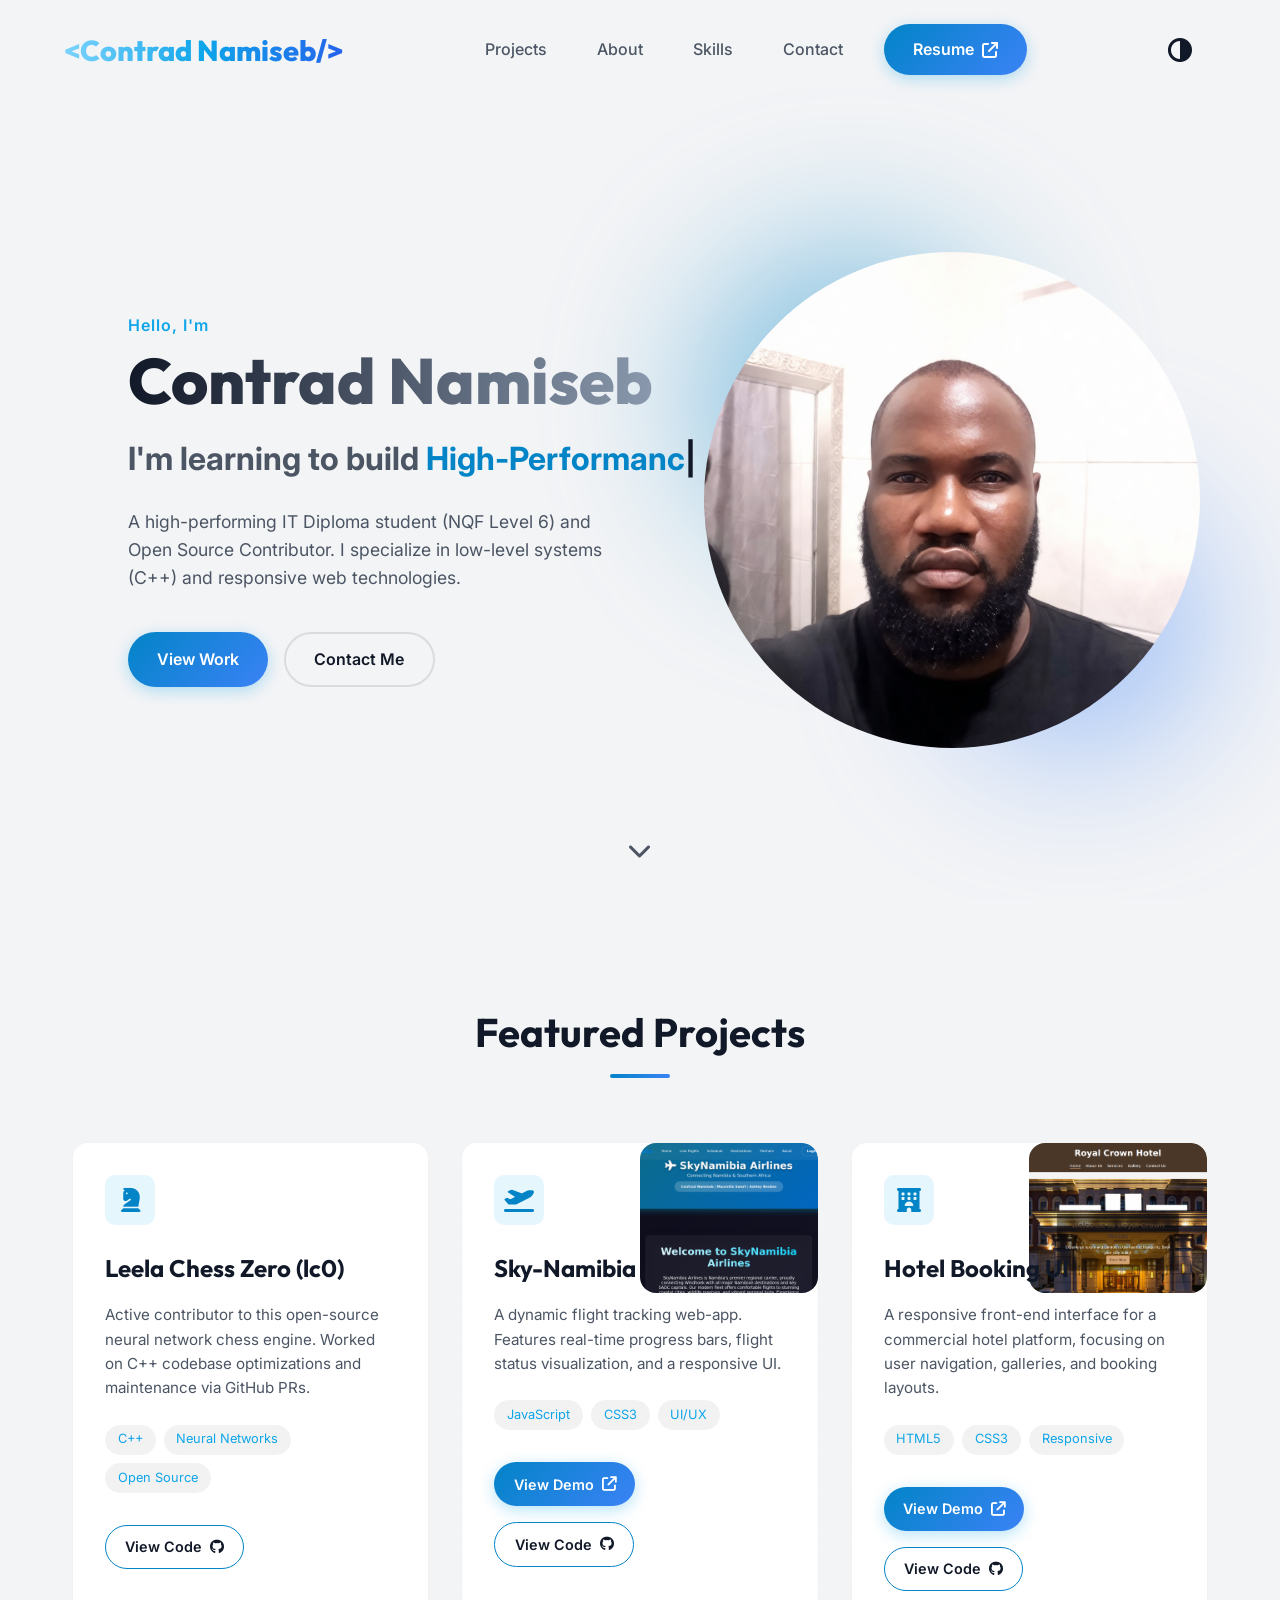
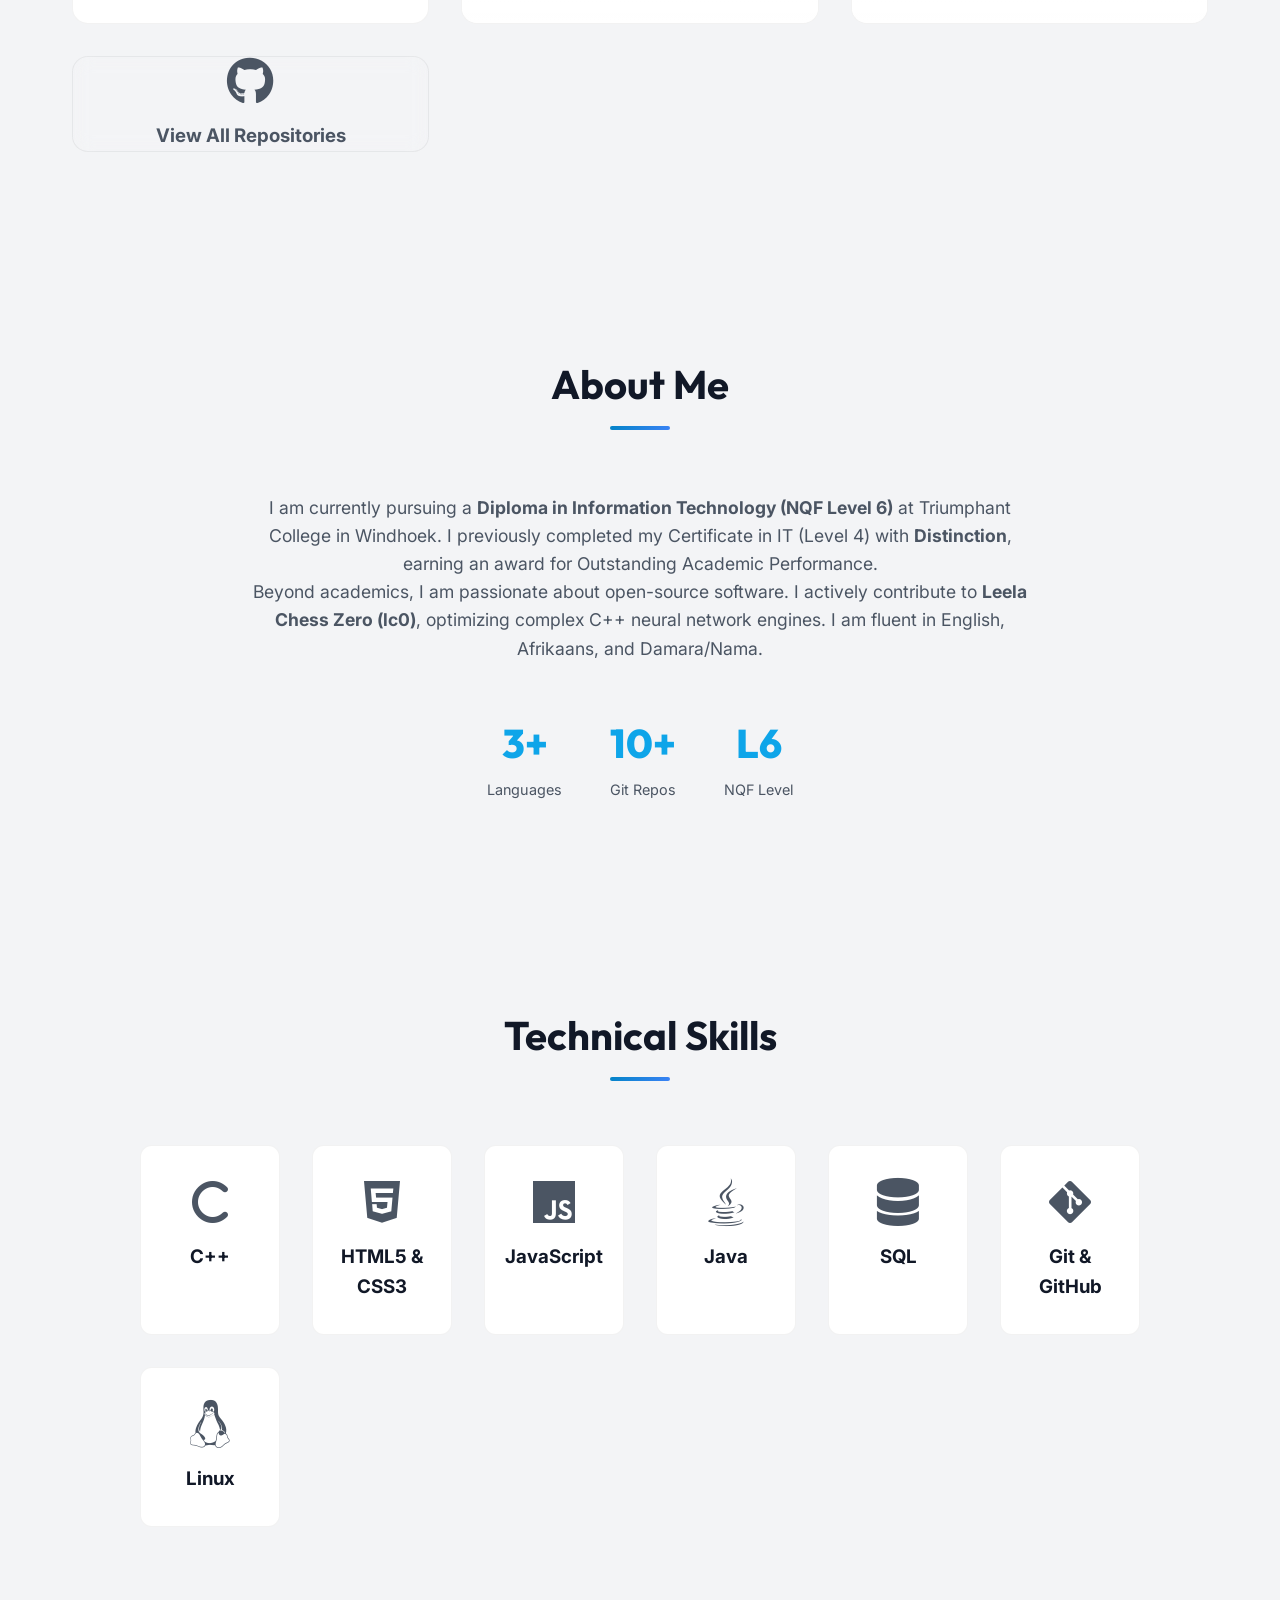
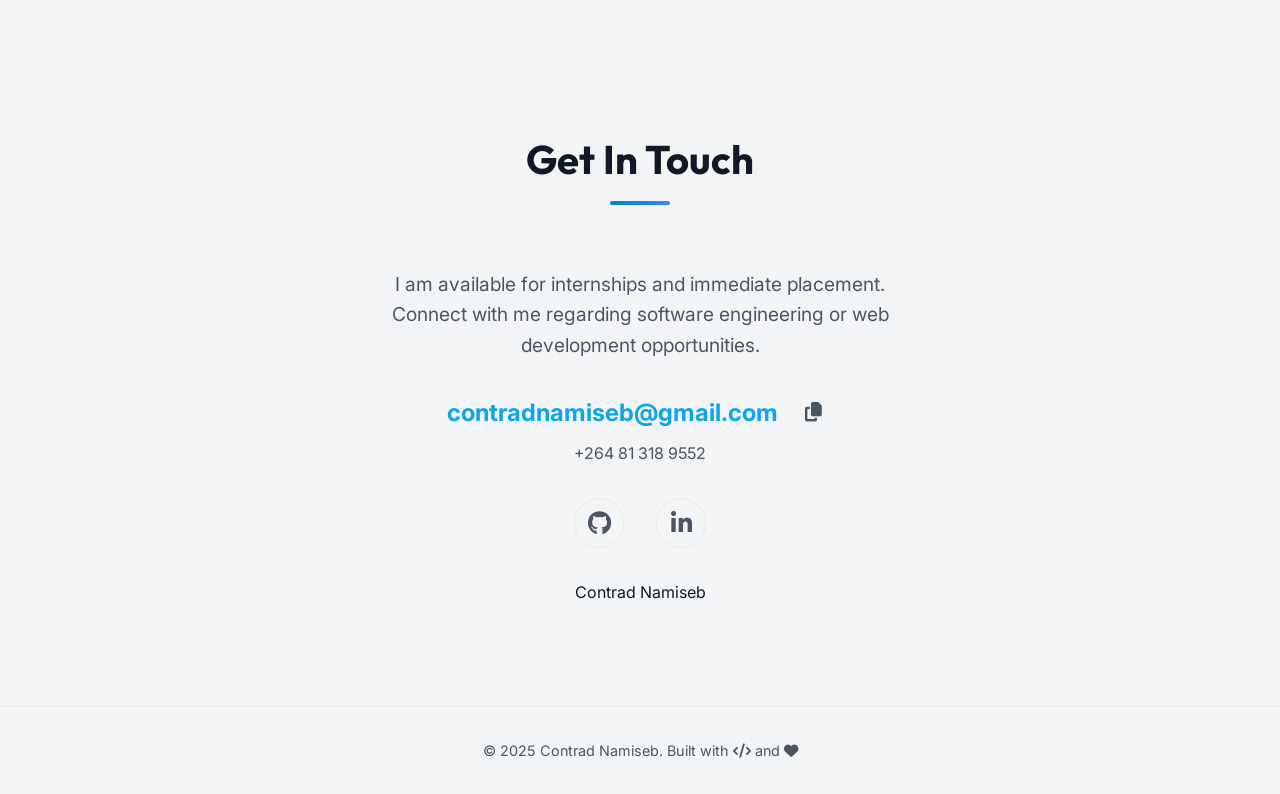
==== commit 0e98a699: "feat(ux): add icons to project action buttons for better affordance - Add `fa-arrow-up-right-from-sq" ====
--- a/index.html
+++ b/index.html
@@ -106,7 +106,7 @@
                             </div>
                             <div class="project-links">
                                 <a href="https://github.com/ContradNamiseb/lc0" target="_blank" rel="noopener noreferrer" class="project-btn btn-code"
-                                    aria-label="View Source Code for Leela Chess Zero (opens in new tab)">View Code</a>
+                                    aria-label="View Source Code for Leela Chess Zero (opens in new tab)">View Code <i class="fa-brands fa-github" aria-hidden="true"></i></a>
                             </div>
                         </div>
                     </div>
@@ -125,9 +125,9 @@
                                 <span>UI/UX</span>
                             </div>
                             <div class="project-links">
-                                <a href="https://skynamibia.vercel.app/" target="_blank" rel="noopener noreferrer" class="project-btn btn-demo" aria-label="View Sky-Namibia Live Demo (opens in new tab)">View Demo</a>
+                                <a href="https://skynamibia.vercel.app/" target="_blank" rel="noopener noreferrer" class="project-btn btn-demo" aria-label="View Sky-Namibia Live Demo (opens in new tab)">View Demo <i class="fa-solid fa-arrow-up-right-from-square" aria-hidden="true"></i></a>
                                 <a href="https://github.com/ContradNamiseb/Sky-Namibia" target="_blank" rel="noopener noreferrer" class="project-btn btn-code"
-                                    aria-label="View Sky-Namibia Source Code (opens in new tab)">View Code</a>
+                                    aria-label="View Sky-Namibia Source Code (opens in new tab)">View Code <i class="fa-brands fa-github" aria-hidden="true"></i></a>
                             </div>
                         </div>
                     </div>
@@ -146,9 +146,9 @@
                                 <span>Responsive</span>
                             </div>
                             <div class="project-links">
-                                <a href="https://hotel-website-new.vercel.app/" target="_blank" rel="noopener noreferrer" class="project-btn btn-demo" aria-label="View Hotel Booking UI Live Demo (opens in new tab)">View Demo</a>
+                                <a href="https://hotel-website-new.vercel.app/" target="_blank" rel="noopener noreferrer" class="project-btn btn-demo" aria-label="View Hotel Booking UI Live Demo (opens in new tab)">View Demo <i class="fa-solid fa-arrow-up-right-from-square" aria-hidden="true"></i></a>
                                 <a href="https://github.com/ContradNamiseb/Hotel-website" target="_blank" rel="noopener noreferrer" class="project-btn btn-code"
-                                    aria-label="View Hotel Booking UI Source Code (opens in new tab)">View Code</a>
+                                    aria-label="View Hotel Booking UI Source Code (opens in new tab)">View Code <i class="fa-brands fa-github" aria-hidden="true"></i></a>
                             </div>
                         </div>
                     </div>
--- a/styles.css
+++ b/styles.css
@@ -371,6 +371,11 @@
     color: var(--text-primary);
 }
 
+/* Pause blink animation when off-screen */
+.paused-cursor::after {
+    animation-play-state: paused;
+}
+
 @keyframes blink {
 
     0%,
@@ -752,6 +757,7 @@
     display: inline-flex;
     align-items: center;
     justify-content: center;
+    gap: 0.5rem;
     padding: 0.6rem 1.2rem;
     border-radius: 50px;
     font-weight: 600;
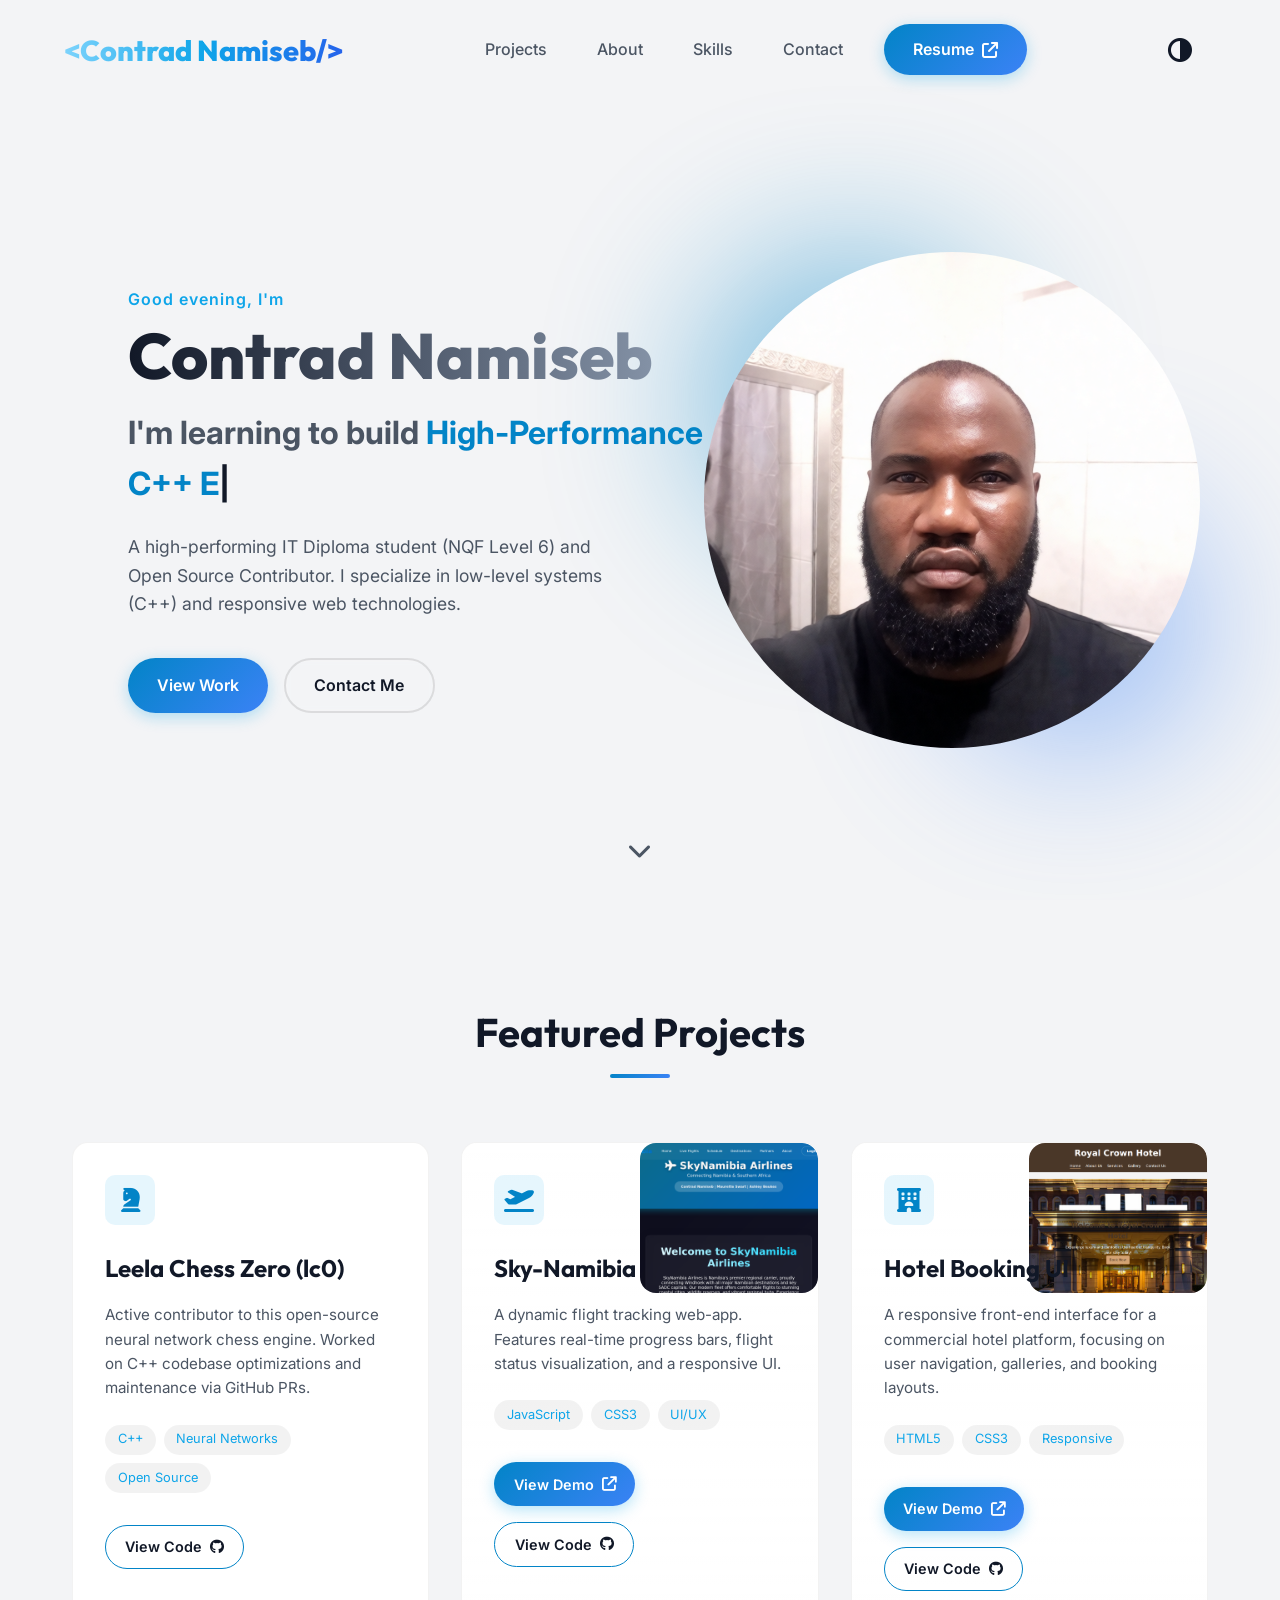
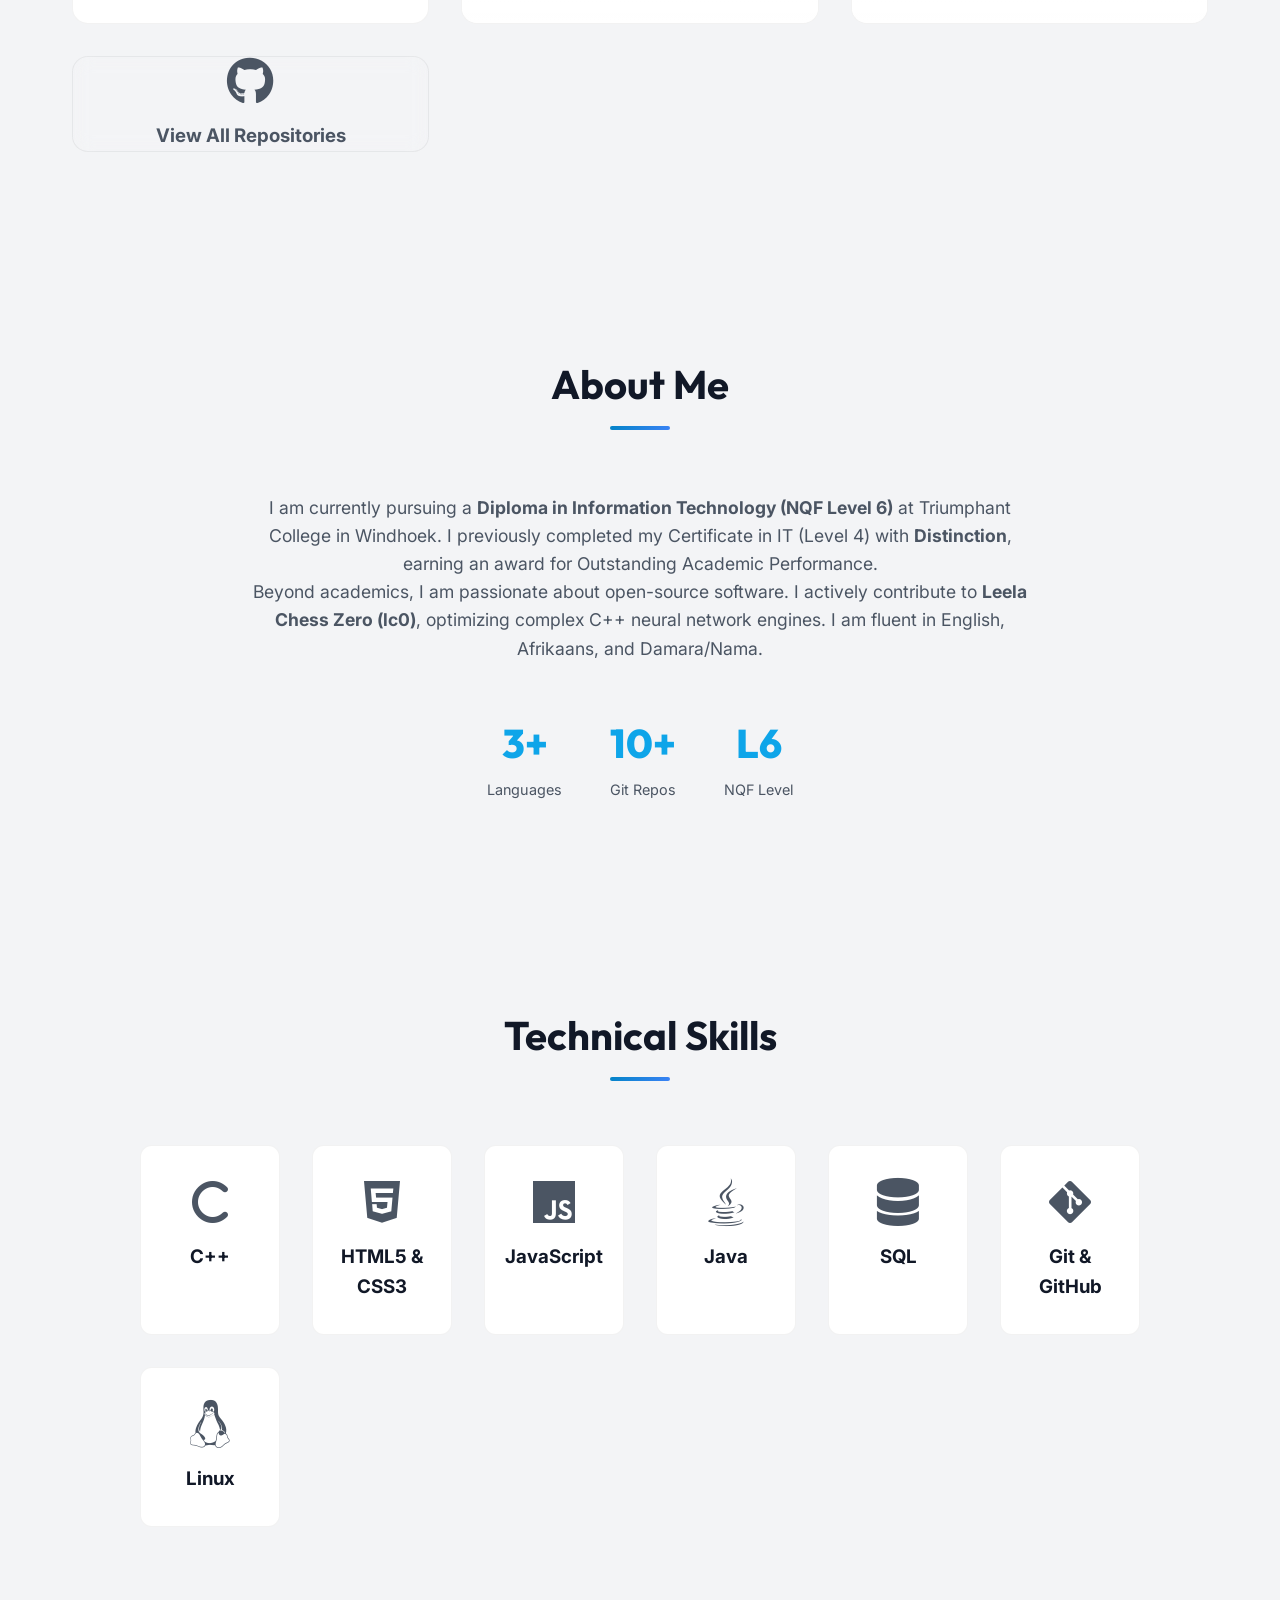
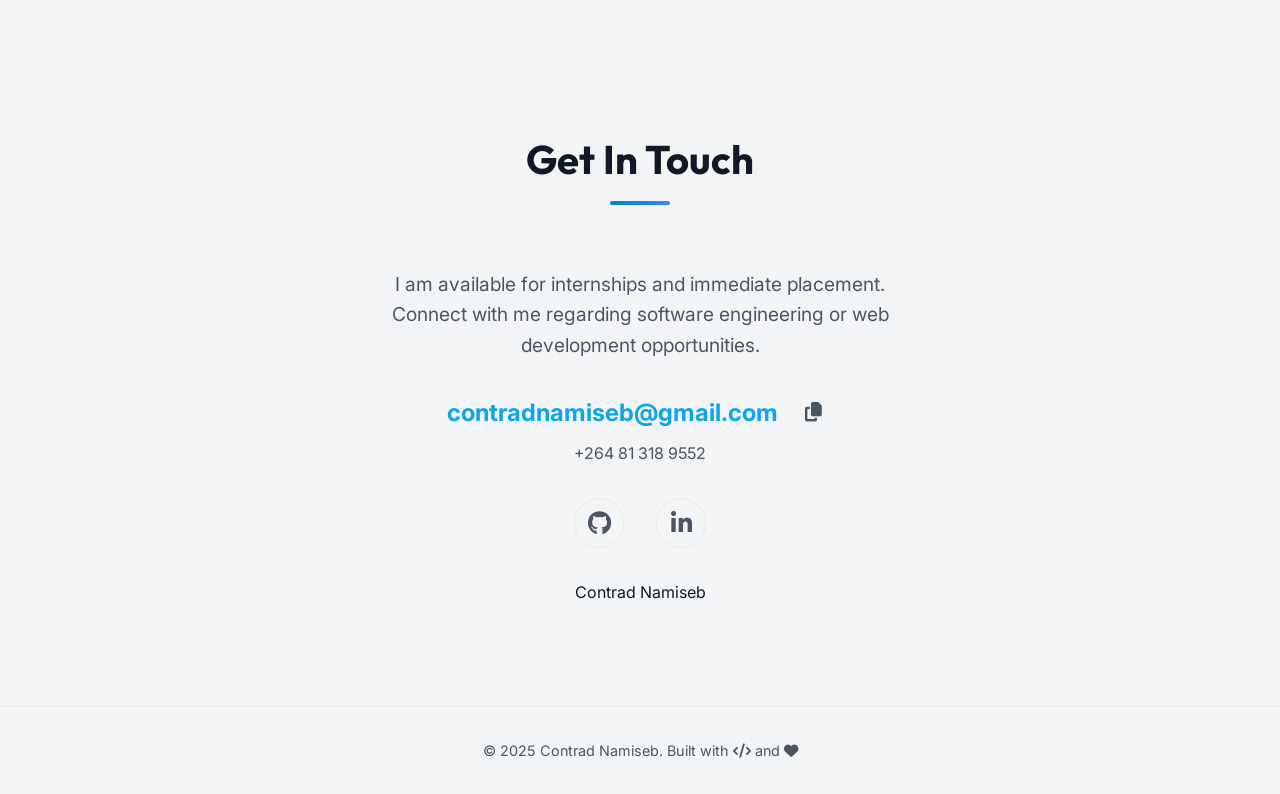
==== commit 47ee6077: "feat(ux): implement dynamic time-based greeting - Add id="greeting" to the hero section greeting ele" ====
--- a/index.html
+++ b/index.html
@@ -56,7 +56,7 @@
 
     <section id="hero" class="hero">
         <div class="hero-content fade-in">
-            <p class="greeting">Hello, I'm</p>
+            <p class="greeting" id="greeting">Hello, I'm</p>
             <h1 class="name">Contrad Namiseb</h1>
             <h2 class="title">I'm learning to build <span id="typewriter"></span></h2>
             <p class="bio">
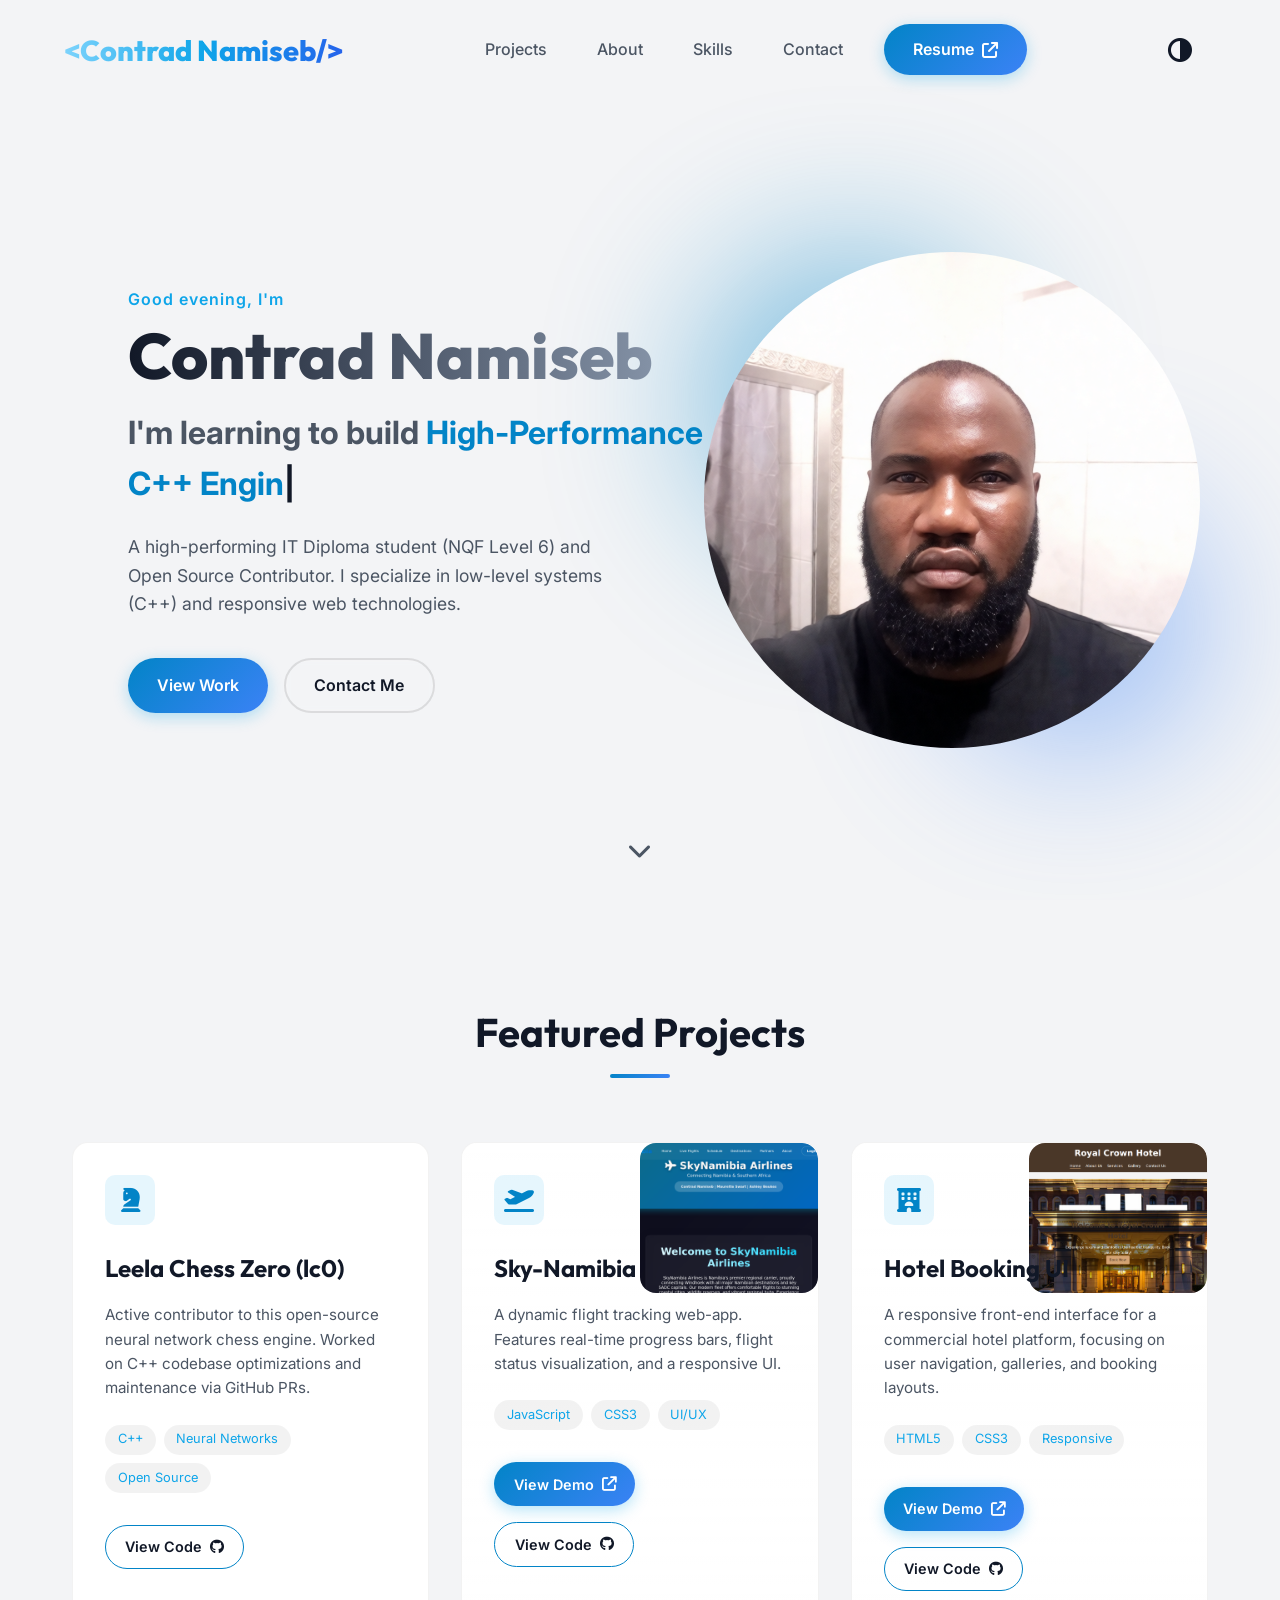
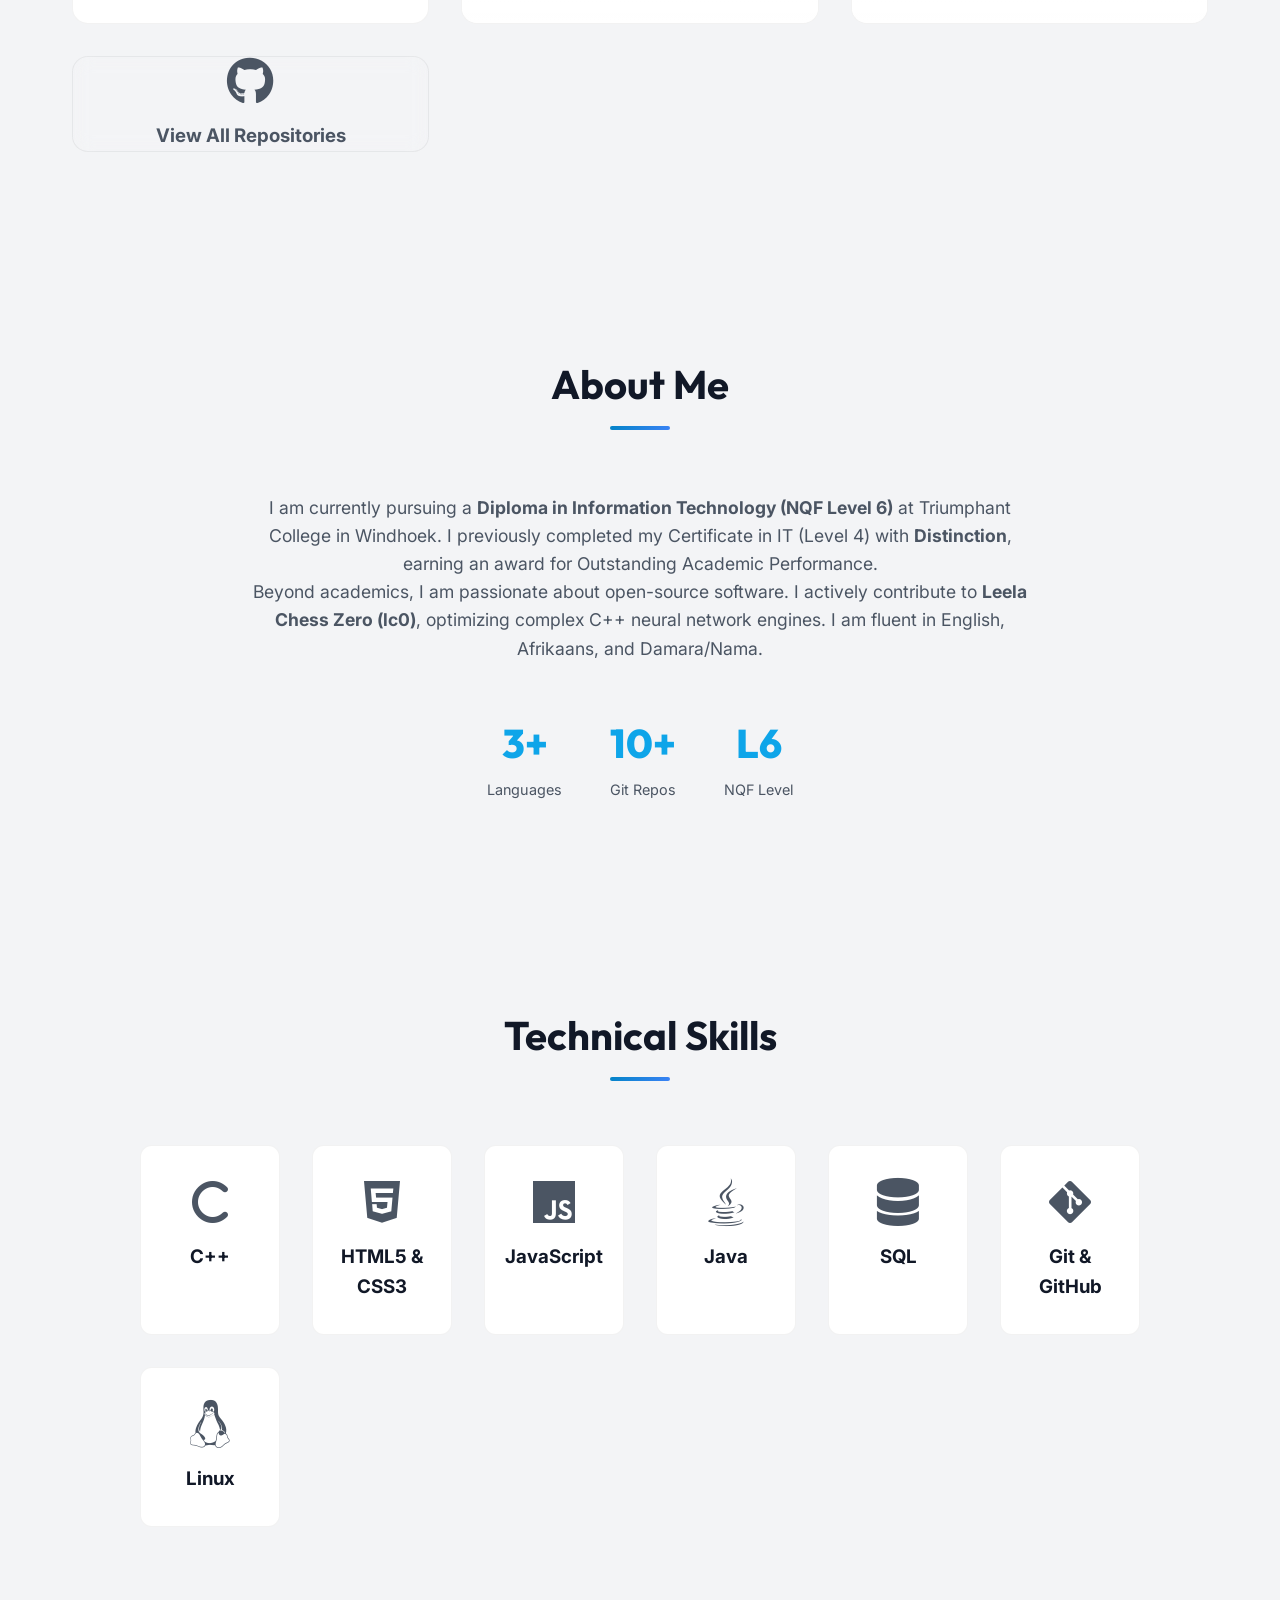
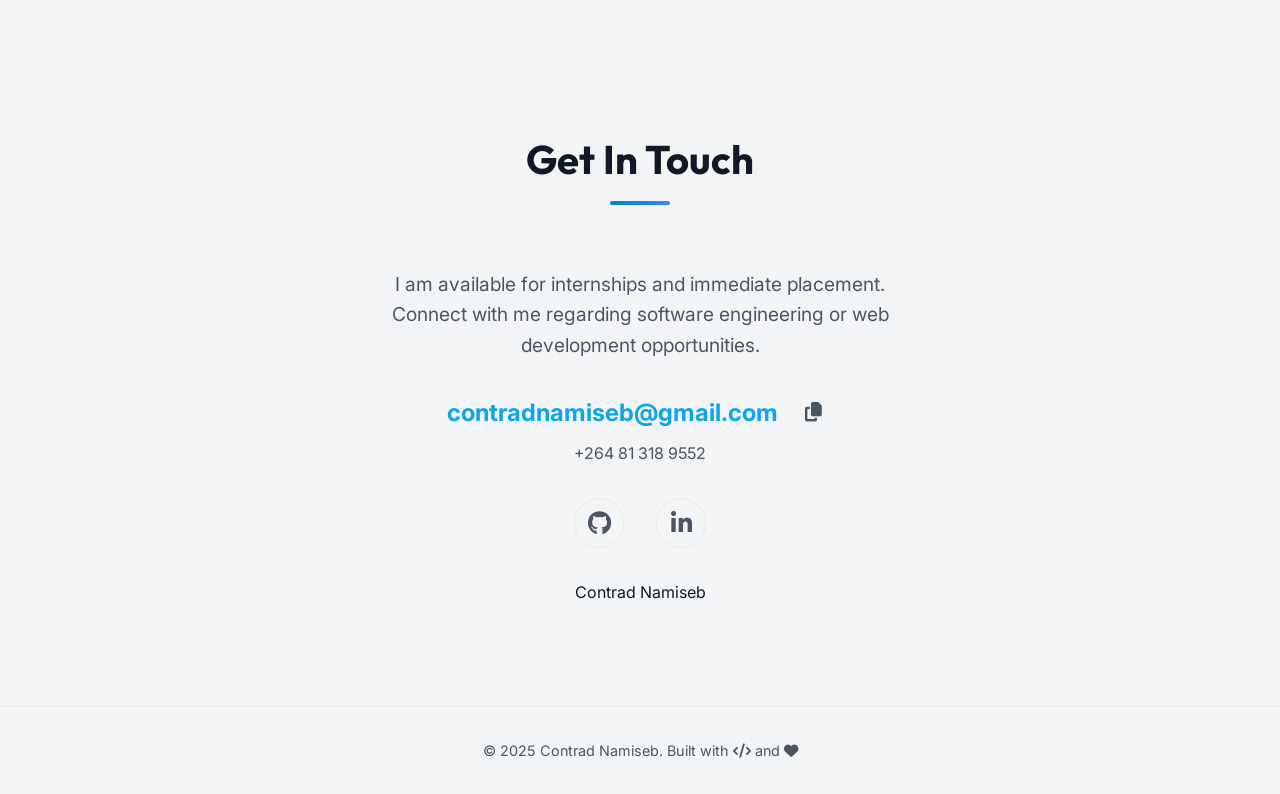
==== commit 2e466571: "Add tooltips to project links and improve copy-email feedback - Added `title` attributes to all proj" ====
--- a/index.html
+++ b/index.html
@@ -106,7 +106,7 @@
                             </div>
                             <div class="project-links">
                                 <a href="https://github.com/ContradNamiseb/lc0" target="_blank" rel="noopener noreferrer" class="project-btn btn-code"
-                                    aria-label="View Source Code for Leela Chess Zero (opens in new tab)">View Code <i class="fa-brands fa-github" aria-hidden="true"></i></a>
+                                    aria-label="View Source Code for Leela Chess Zero (opens in new tab)" title="View Source Code">View Code <i class="fa-brands fa-github" aria-hidden="true"></i></a>
                             </div>
                         </div>
                     </div>
@@ -125,9 +125,9 @@
                                 <span>UI/UX</span>
                             </div>
                             <div class="project-links">
-                                <a href="https://skynamibia.vercel.app/" target="_blank" rel="noopener noreferrer" class="project-btn btn-demo" aria-label="View Sky-Namibia Live Demo (opens in new tab)">View Demo <i class="fa-solid fa-arrow-up-right-from-square" aria-hidden="true"></i></a>
+                                <a href="https://skynamibia.vercel.app/" target="_blank" rel="noopener noreferrer" class="project-btn btn-demo" aria-label="View Sky-Namibia Live Demo (opens in new tab)" title="View Live Demo">View Demo <i class="fa-solid fa-arrow-up-right-from-square" aria-hidden="true"></i></a>
                                 <a href="https://github.com/ContradNamiseb/Sky-Namibia" target="_blank" rel="noopener noreferrer" class="project-btn btn-code"
-                                    aria-label="View Sky-Namibia Source Code (opens in new tab)">View Code <i class="fa-brands fa-github" aria-hidden="true"></i></a>
+                                    aria-label="View Sky-Namibia Source Code (opens in new tab)" title="View Source Code">View Code <i class="fa-brands fa-github" aria-hidden="true"></i></a>
                             </div>
                         </div>
                     </div>
@@ -146,15 +146,15 @@
                                 <span>Responsive</span>
                             </div>
                             <div class="project-links">
-                                <a href="https://hotel-website-new.vercel.app/" target="_blank" rel="noopener noreferrer" class="project-btn btn-demo" aria-label="View Hotel Booking UI Live Demo (opens in new tab)">View Demo <i class="fa-solid fa-arrow-up-right-from-square" aria-hidden="true"></i></a>
+                                <a href="https://hotel-website-new.vercel.app/" target="_blank" rel="noopener noreferrer" class="project-btn btn-demo" aria-label="View Hotel Booking UI Live Demo (opens in new tab)" title="View Live Demo">View Demo <i class="fa-solid fa-arrow-up-right-from-square" aria-hidden="true"></i></a>
                                 <a href="https://github.com/ContradNamiseb/Hotel-website" target="_blank" rel="noopener noreferrer" class="project-btn btn-code"
-                                    aria-label="View Hotel Booking UI Source Code (opens in new tab)">View Code <i class="fa-brands fa-github" aria-hidden="true"></i></a>
+                                    aria-label="View Hotel Booking UI Source Code (opens in new tab)" title="View Source Code">View Code <i class="fa-brands fa-github" aria-hidden="true"></i></a>
                             </div>
                         </div>
                     </div>
 
                     <a href="https://github.com/ContradNamiseb?tab=repositories" target="_blank" rel="noopener noreferrer"
-                        class="project-card view-all-card fade-in" aria-label="View All Repositories (opens in new tab)">
+                        class="project-card view-all-card fade-in" aria-label="View All Repositories (opens in new tab)" title="View All Repositories">
                         <i class="fa-brands fa-github"></i>
                         <h3>View All Repositories</h3>
                     </a>
@@ -256,7 +256,7 @@
 
                     <div class="email-wrapper">
                         <a href="mailto:contradnamiseb@gmail.com" class="email-link">contradnamiseb@gmail.com</a>
-                        <button id="copy-email-btn" class="copy-btn" aria-label="Copy email address">
+                        <button id="copy-email-btn" class="copy-btn" aria-label="Copy email address" title="Copy email address">
                             <i class="fa-solid fa-copy"></i>
                         </button>
                     </div>
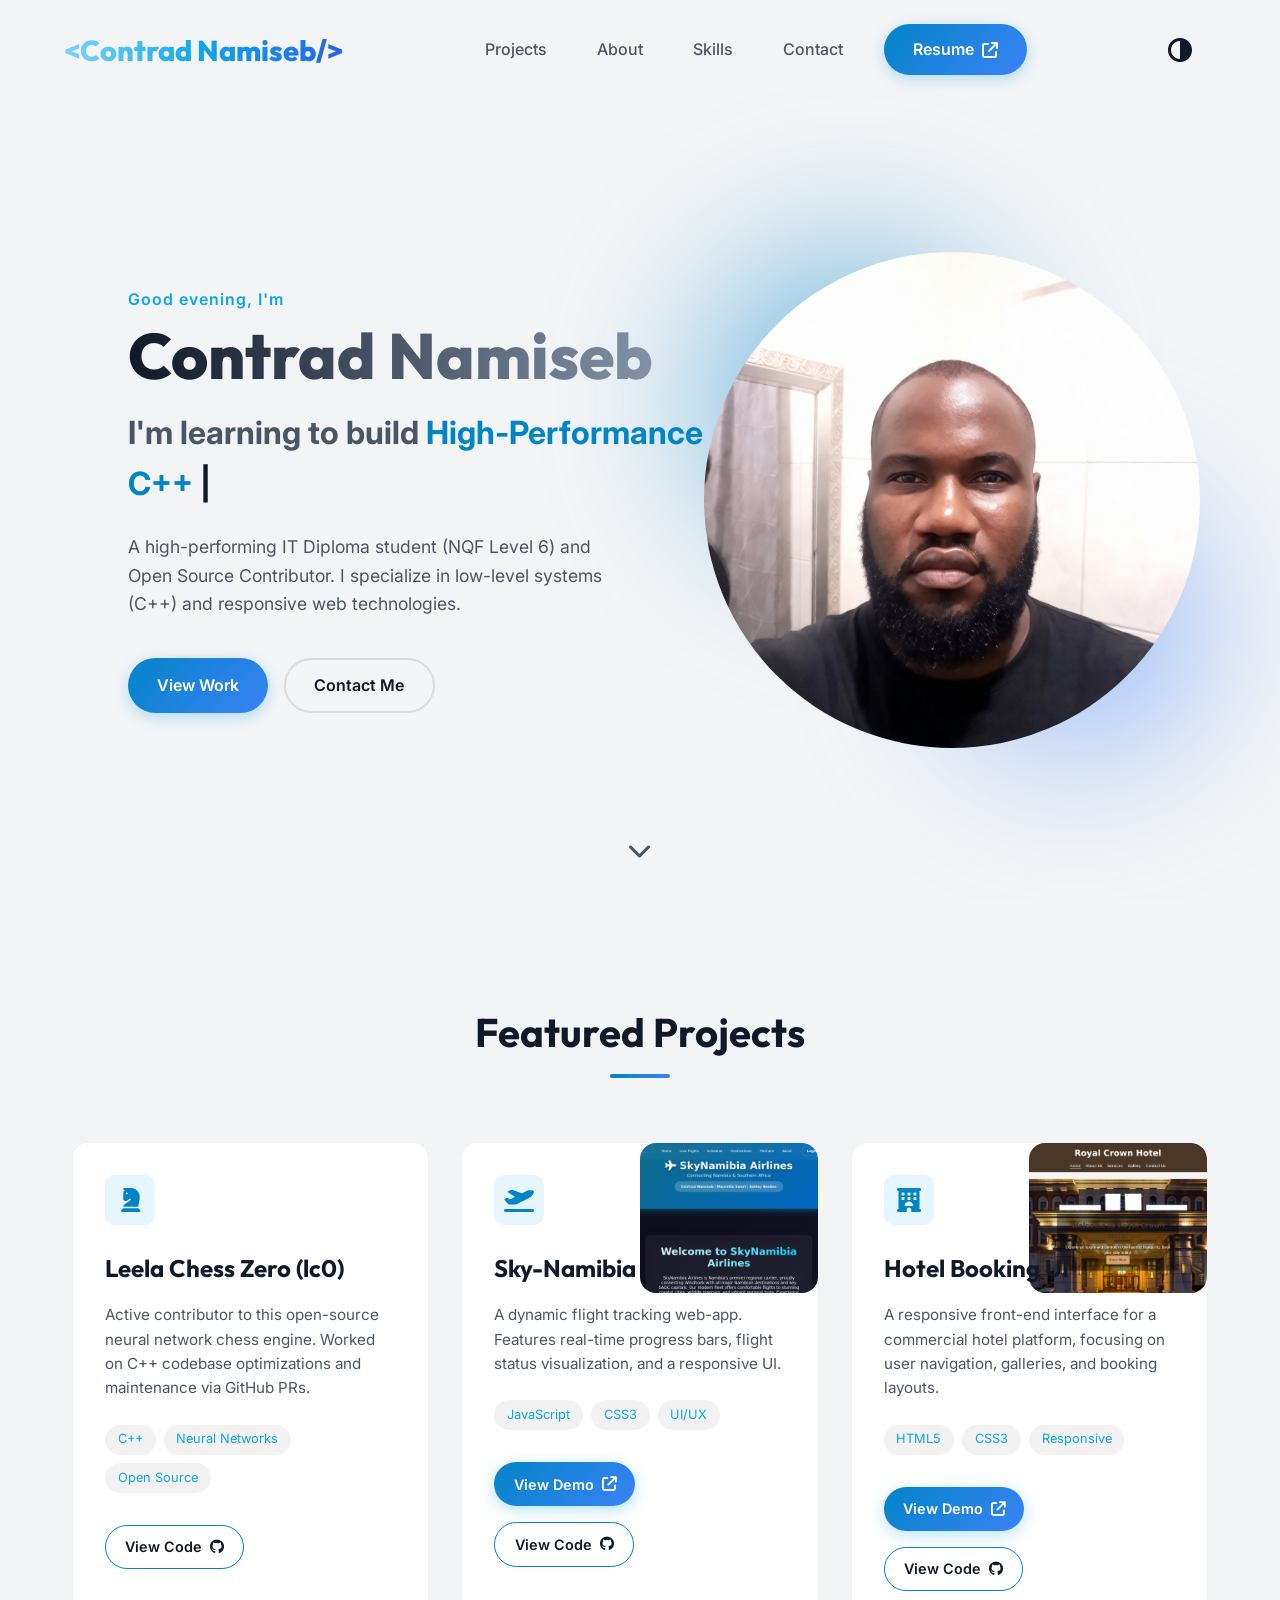
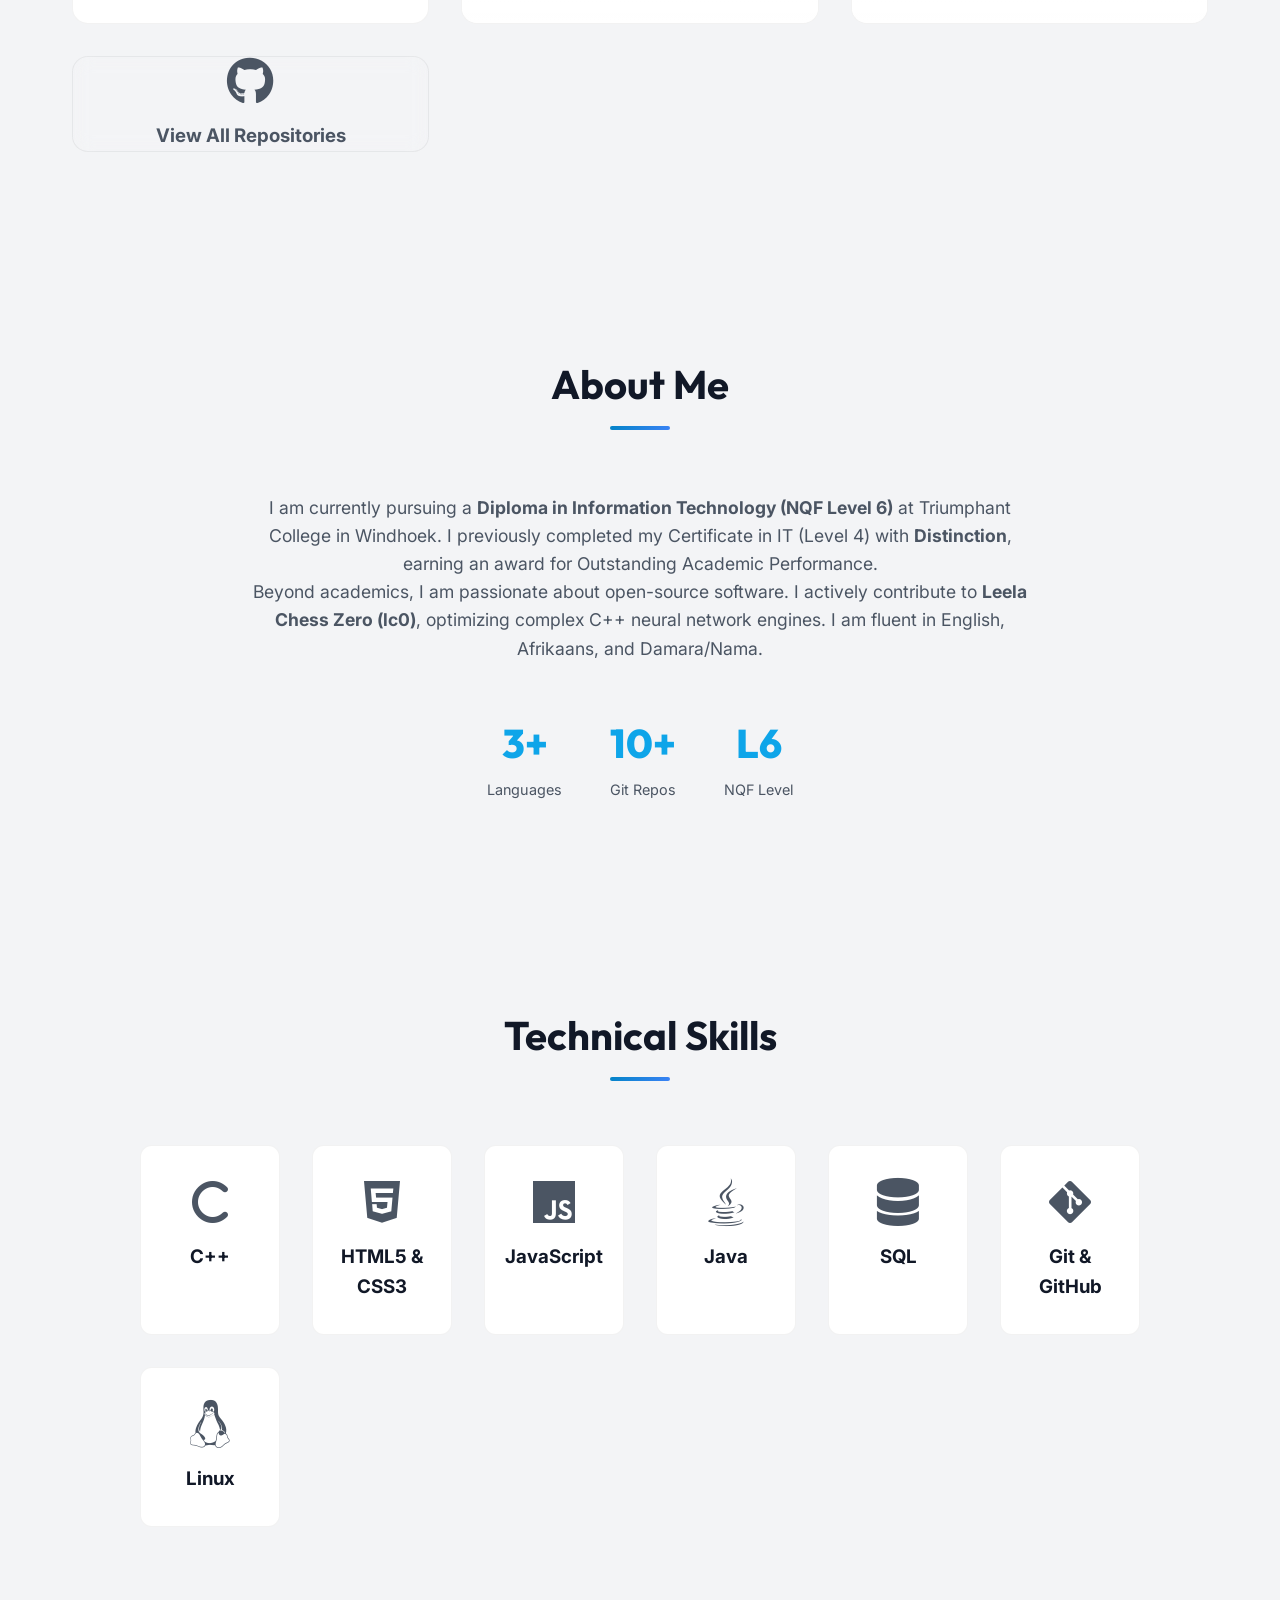
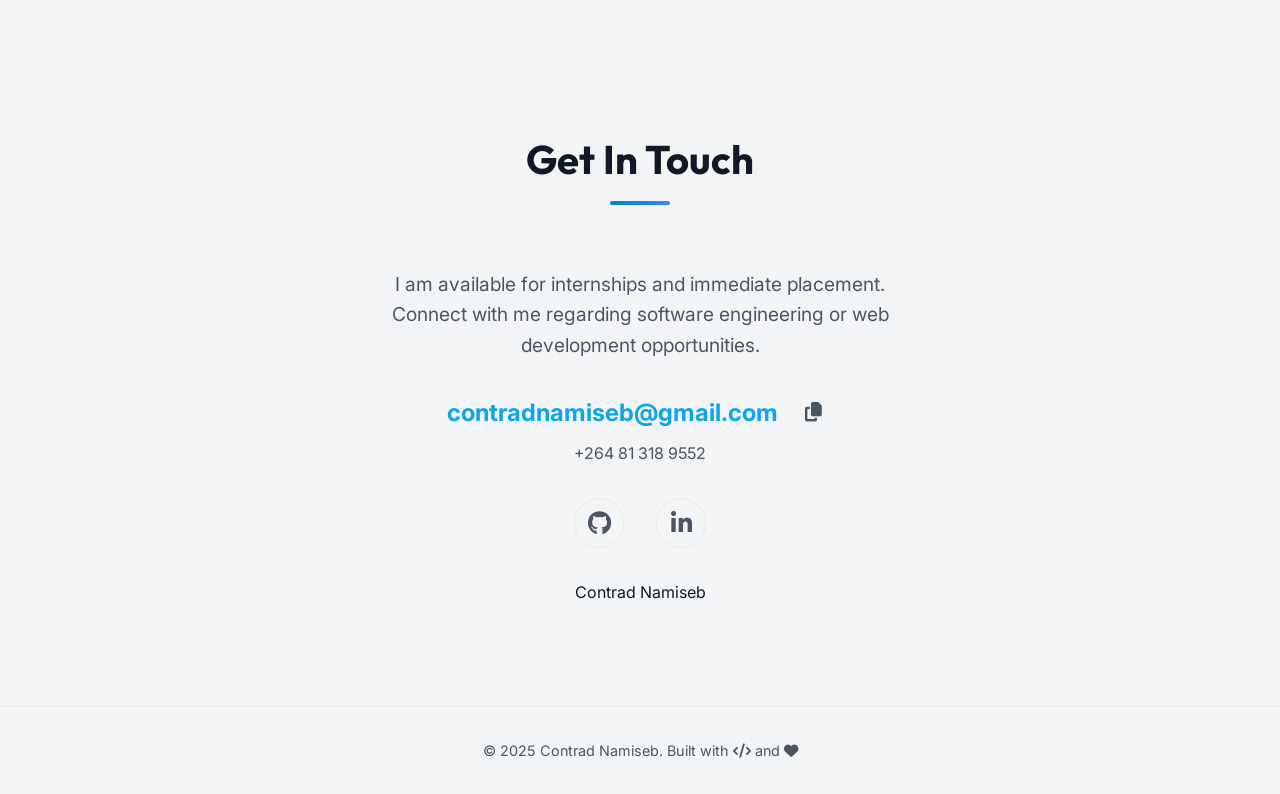
==== commit 7f4c6290: "feat: add tooltips to icon-only buttons for better accessibility Added `title` attributes to: - Hamb" ====
--- a/index.html
+++ b/index.html
@@ -47,7 +47,7 @@
         <button id="theme-toggle" class="theme-toggle" aria-label="Toggle Theme">
             <i class="fa-solid fa-circle-half-stroke"></i>
         </button>
-        <button class="hamburger" aria-label="Toggle navigation menu" aria-expanded="false" aria-controls="nav-links">
+        <button class="hamburger" aria-label="Toggle navigation menu" title="Toggle navigation menu" aria-expanded="false" aria-controls="nav-links">
             <span class="bar"></span>
             <span class="bar"></span>
             <span class="bar"></span>
@@ -78,7 +78,7 @@
         </div>
 
         <div class="scroll-down">
-            <a href="#about" aria-label="Scroll to About section"><i class="fa-solid fa-chevron-down"></i></a>
+            <a href="#about" aria-label="Scroll to About section" title="Scroll to About section"><i class="fa-solid fa-chevron-down"></i></a>
         </div>
     </section>
 
@@ -106,7 +106,7 @@
                             </div>
                             <div class="project-links">
                                 <a href="https://github.com/ContradNamiseb/lc0" target="_blank" rel="noopener noreferrer" class="project-btn btn-code"
-                                    aria-label="View Source Code for Leela Chess Zero (opens in new tab)" title="View Source Code">View Code <i class="fa-brands fa-github" aria-hidden="true"></i></a>
+                                    aria-label="View Source Code for Leela Chess Zero (opens in new tab)">View Code <i class="fa-brands fa-github" aria-hidden="true"></i></a>
                             </div>
                         </div>
                     </div>
@@ -125,9 +125,9 @@
                                 <span>UI/UX</span>
                             </div>
                             <div class="project-links">
-                                <a href="https://skynamibia.vercel.app/" target="_blank" rel="noopener noreferrer" class="project-btn btn-demo" aria-label="View Sky-Namibia Live Demo (opens in new tab)" title="View Live Demo">View Demo <i class="fa-solid fa-arrow-up-right-from-square" aria-hidden="true"></i></a>
+                                <a href="https://skynamibia.vercel.app/" target="_blank" rel="noopener noreferrer" class="project-btn btn-demo" aria-label="View Sky-Namibia Live Demo (opens in new tab)">View Demo <i class="fa-solid fa-arrow-up-right-from-square" aria-hidden="true"></i></a>
                                 <a href="https://github.com/ContradNamiseb/Sky-Namibia" target="_blank" rel="noopener noreferrer" class="project-btn btn-code"
-                                    aria-label="View Sky-Namibia Source Code (opens in new tab)" title="View Source Code">View Code <i class="fa-brands fa-github" aria-hidden="true"></i></a>
+                                    aria-label="View Sky-Namibia Source Code (opens in new tab)">View Code <i class="fa-brands fa-github" aria-hidden="true"></i></a>
                             </div>
                         </div>
                     </div>
@@ -146,15 +146,15 @@
                                 <span>Responsive</span>
                             </div>
                             <div class="project-links">
-                                <a href="https://hotel-website-new.vercel.app/" target="_blank" rel="noopener noreferrer" class="project-btn btn-demo" aria-label="View Hotel Booking UI Live Demo (opens in new tab)" title="View Live Demo">View Demo <i class="fa-solid fa-arrow-up-right-from-square" aria-hidden="true"></i></a>
+                                <a href="https://hotel-website-new.vercel.app/" target="_blank" rel="noopener noreferrer" class="project-btn btn-demo" aria-label="View Hotel Booking UI Live Demo (opens in new tab)">View Demo <i class="fa-solid fa-arrow-up-right-from-square" aria-hidden="true"></i></a>
                                 <a href="https://github.com/ContradNamiseb/Hotel-website" target="_blank" rel="noopener noreferrer" class="project-btn btn-code"
-                                    aria-label="View Hotel Booking UI Source Code (opens in new tab)" title="View Source Code">View Code <i class="fa-brands fa-github" aria-hidden="true"></i></a>
+                                    aria-label="View Hotel Booking UI Source Code (opens in new tab)">View Code <i class="fa-brands fa-github" aria-hidden="true"></i></a>
                             </div>
                         </div>
                     </div>
 
                     <a href="https://github.com/ContradNamiseb?tab=repositories" target="_blank" rel="noopener noreferrer"
-                        class="project-card view-all-card fade-in" aria-label="View All Repositories (opens in new tab)" title="View All Repositories">
+                        class="project-card view-all-card fade-in" aria-label="View All Repositories (opens in new tab)" title="View All Repositories (opens in new tab)">
                         <i class="fa-brands fa-github"></i>
                         <h3>View All Repositories</h3>
                     </a>
@@ -285,7 +285,7 @@
                 class="fa-solid fa-heart"></i></p>
     </footer>
 
-    <button id="back-to-top" aria-label="Back to top">
+    <button id="back-to-top" aria-label="Back to top" title="Back to top">
         <i class="fa-solid fa-arrow-up"></i>
     </button>
 
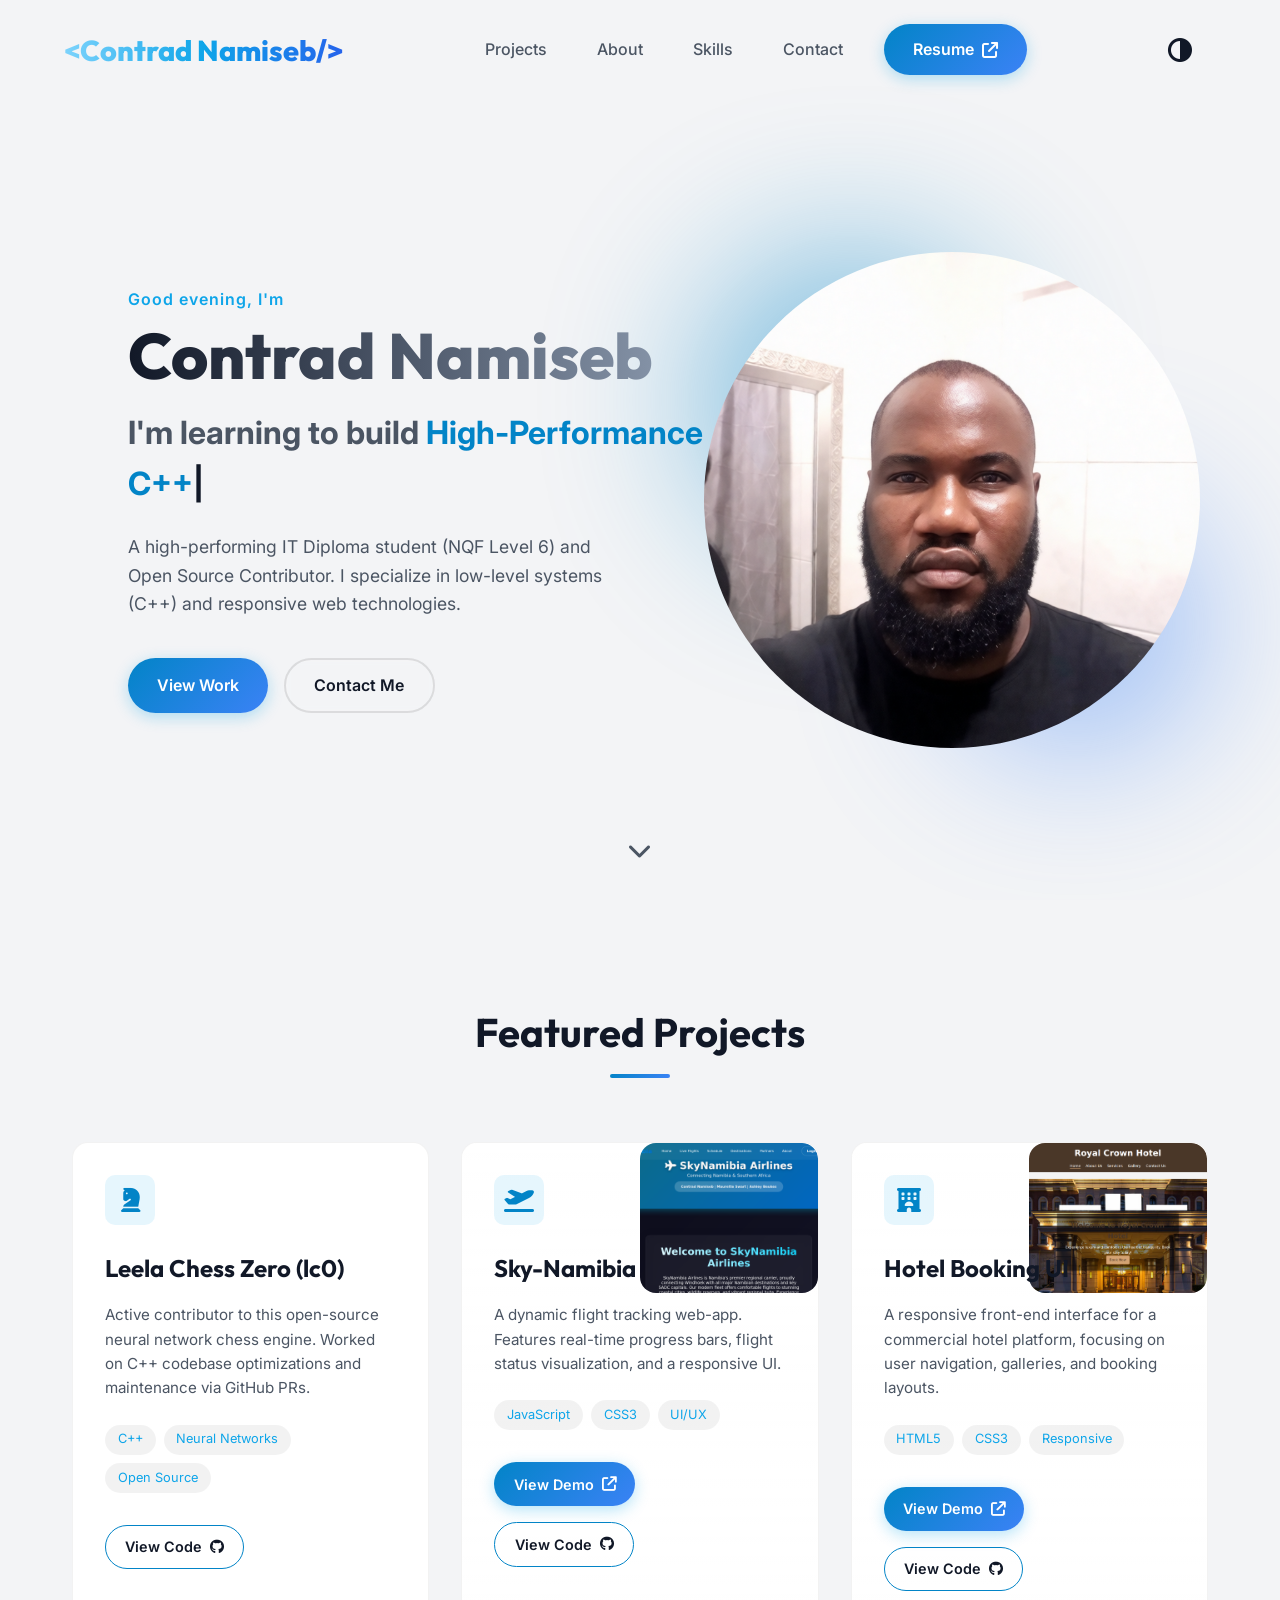
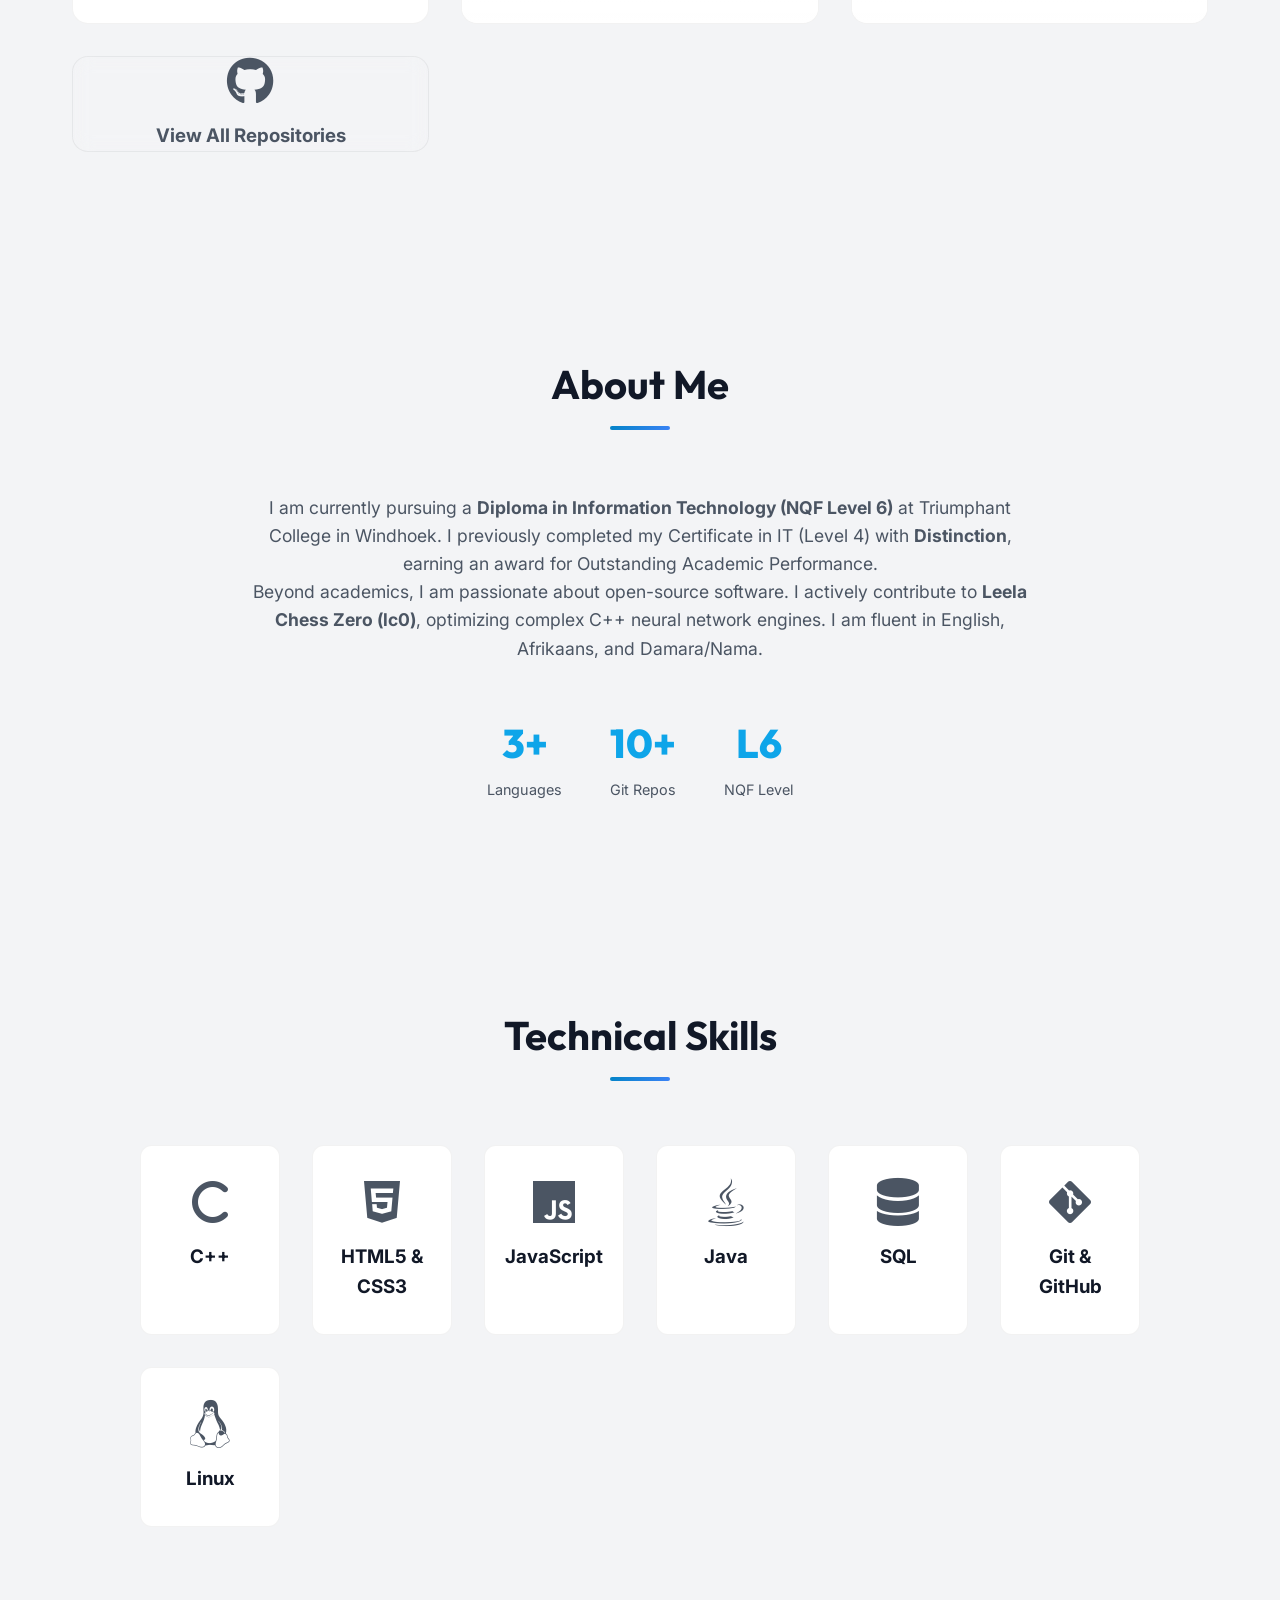
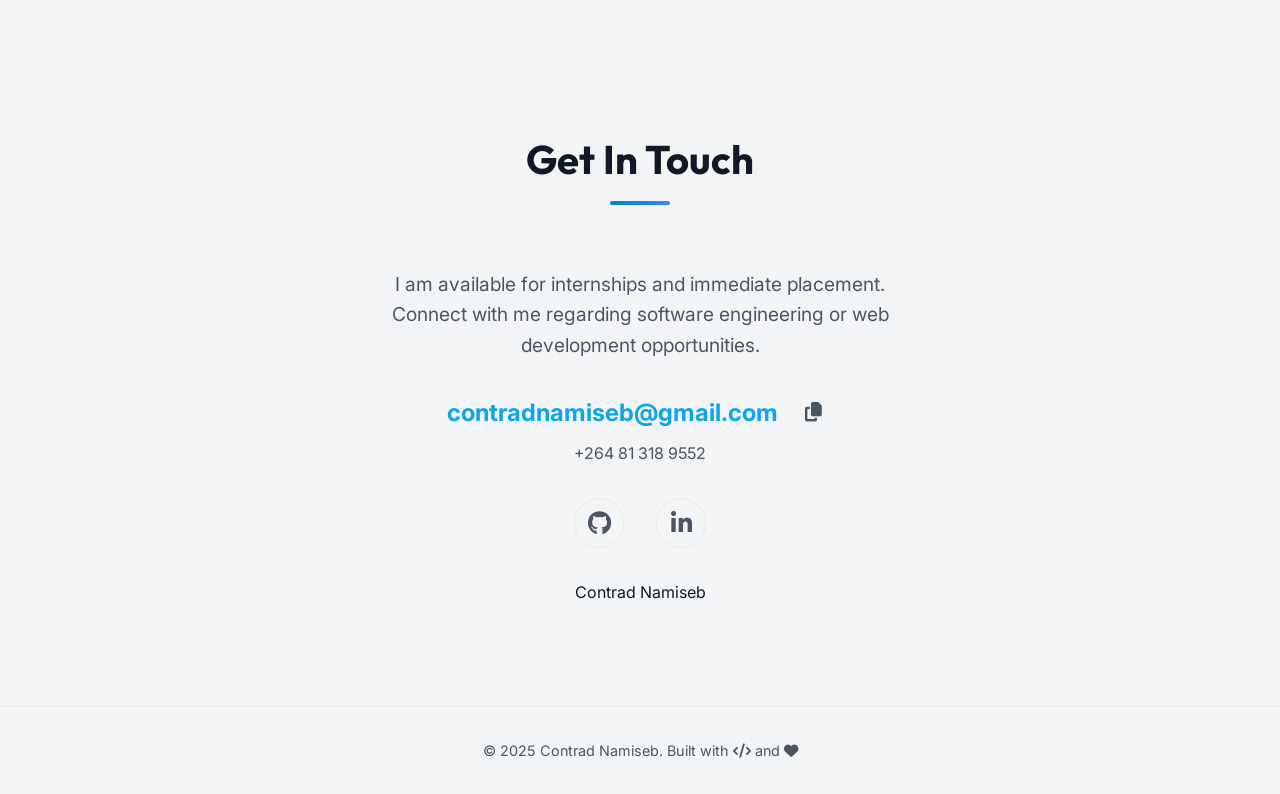
==== commit 7e56f364: "feat: comprehensive portfolio improvements Performance Optimizations: - Optimize all images (68% red" ====
--- a/index.html
+++ b/index.html
@@ -16,7 +16,26 @@
     <title>Contrad Namiseb | Software Engineer</title>
     <meta name="description"
         content="Portfolio of Contrad Namiseb, an IT Diploma student and Open Source Contributor specializing in C++, Java, and Web Technologies.">
-    <link rel="icon" type="image/png" href="images/fav-icon.png">
+    <meta name="keywords" content="Contrad Namiseb, Software Engineer, C++, Java, Web Development, Open Source, Portfolio, IT Diploma, Namibia">
+    <meta name="author" content="Contrad Namiseb">
+    <link rel="canonical" href="https://contradnamiseb.github.io/">
+    
+    <!-- Open Graph / Facebook -->
+    <meta property="og:type" content="website">
+    <meta property="og:url" content="https://contradnamiseb.github.io/">
+    <meta property="og:title" content="Contrad Namiseb | Software Engineer">
+    <meta property="og:description" content="Portfolio of Contrad Namiseb, an IT Diploma student and Open Source Contributor specializing in C++, Java, and Web Technologies.">
+    <meta property="og:image" content="https://contradnamiseb.github.io/images/1767095813.png">
+    
+    <!-- Twitter -->
+    <meta property="twitter:card" content="summary_large_image">
+    <meta property="twitter:url" content="https://contradnamiseb.github.io/">
+    <meta property="twitter:title" content="Contrad Namiseb | Software Engineer">
+    <meta property="twitter:description" content="Portfolio of Contrad Namiseb, an IT Diploma student and Open Source Contributor specializing in C++, Java, and Web Technologies.">
+    <meta property="twitter:image" content="https://contradnamiseb.github.io/images/1767095813.png">
+    
+    <link rel="icon" type="image/png" sizes="32x32" href="images/fav-icon.png">
+    <link rel="apple-touch-icon" sizes="512x512" href="images/fav-icon-512.png">
 
     <link rel="preconnect" href="https://fonts.googleapis.com">
     <link rel="preconnect" href="https://fonts.gstatic.com" crossorigin>
